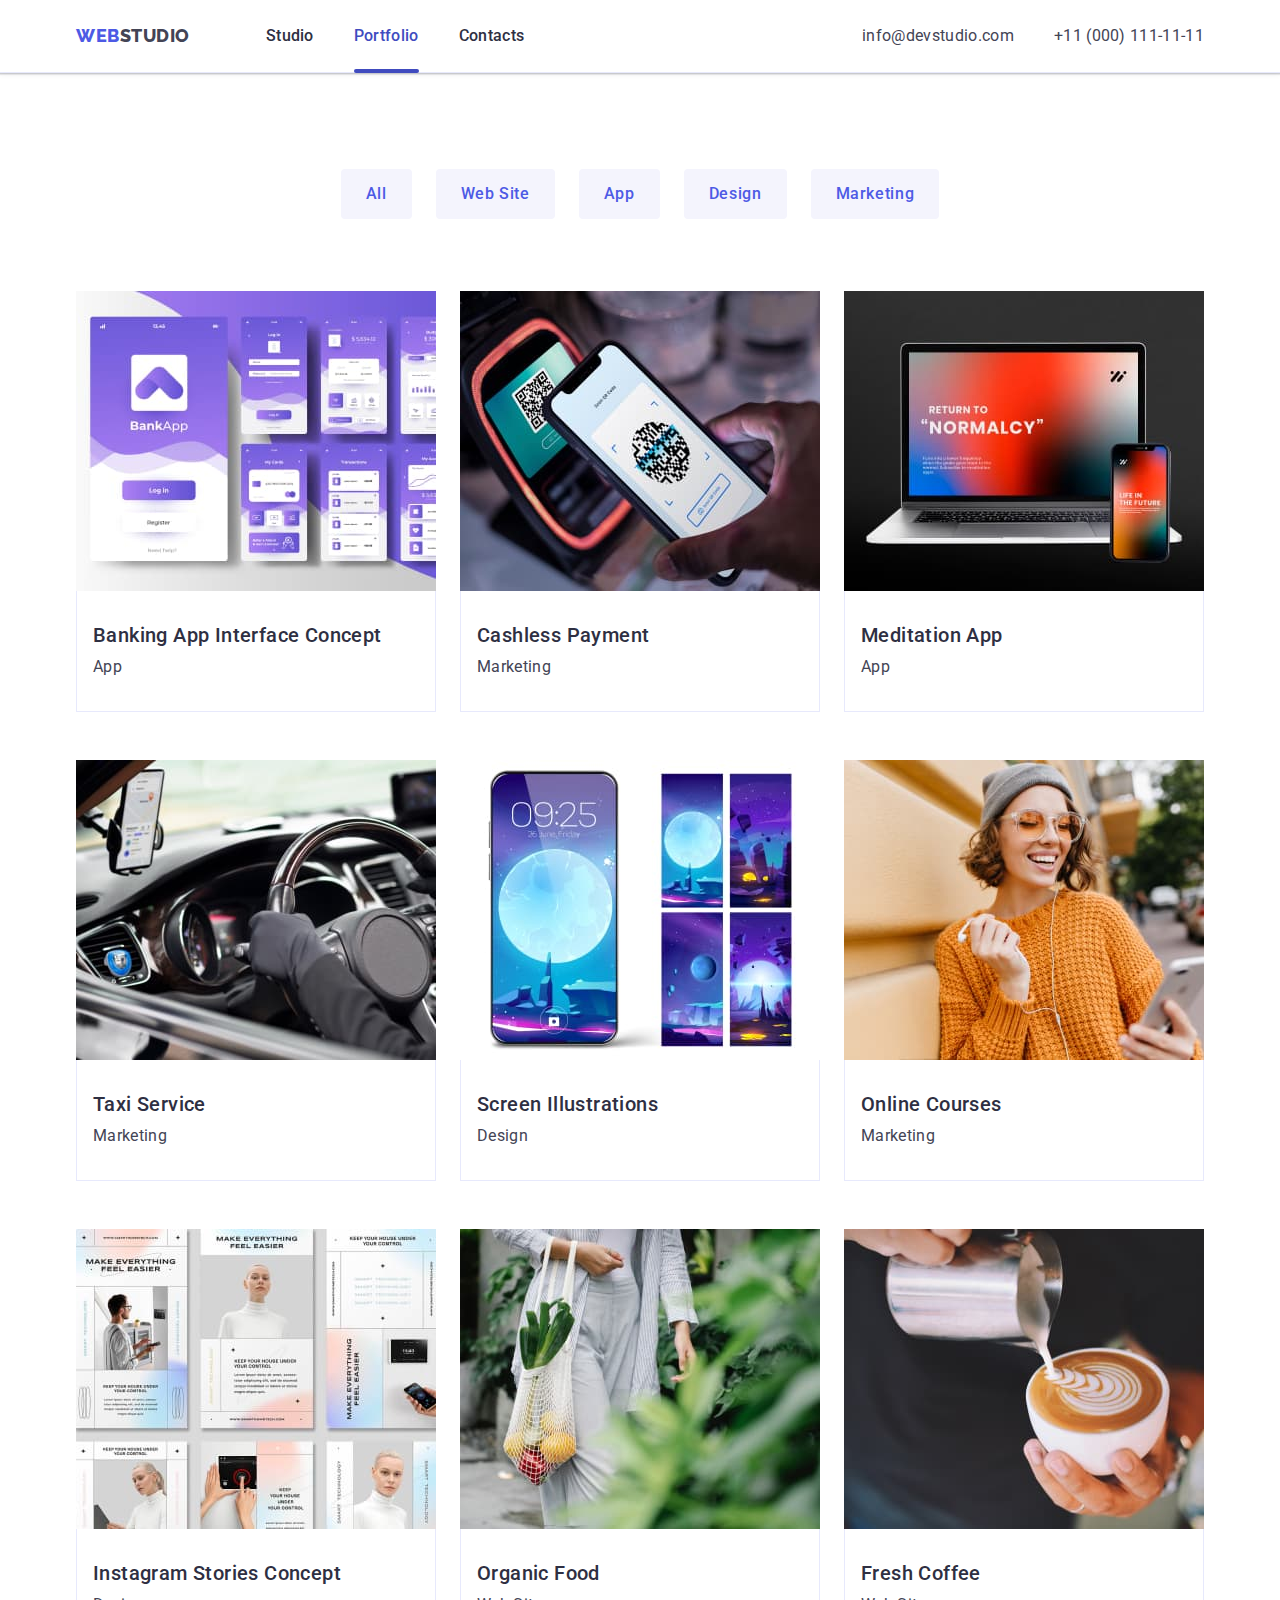
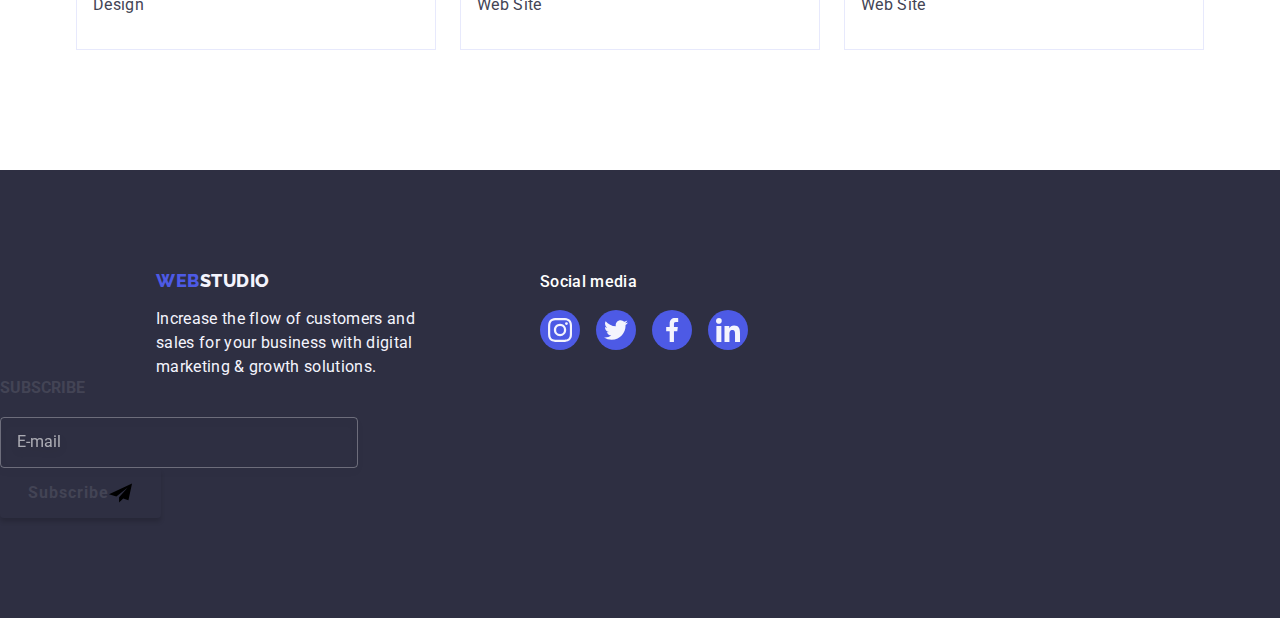
==== portfolio.html @ f540b8aa "start" ====
<!DOCTYPE html>

<html lang="en">
  <head>
    <meta charset="UTF-8" />
    <meta http-equiv="X-UA-Compatible" content="IE=edge" />
    <meta name="viewport" content="width=device-width, initial-scale=1.0" />
    <title>Портфоліо</title>
    <link rel="preconnect" href="https://fonts.googleapis.com" />
    <link rel="preconnect" href="https://fonts.gstatic.com" crossorigin />
    <link
      href="https://fonts.googleapis.com/css2?family=Raleway:wght@800&family=Roboto:wght@400;500;700;900&display=swap"
      rel="stylesheet"
    />
    <link
      rel="stylesheet"
      href="https://cdn.jsdelivr.net/npm/modern-normalize@2.0.0/modern-normalize.min.css"
    />
    <link rel="stylesheet" href="./css/styles.css" />
  </head>
  <!-- BODY -->
  <body>
    <!-- HEADER -->
    <header class="header">
      <div class="container header-container">
        <!-- HEADER NAVIGATION -->
        <nav class="nav header-nav">
          <a class="link logo-link" href="./index.html"
            >Web<span class="logo-header">Studio</span>
          </a>
          <ul class="list header-list">
            <li class="header-item">
              <a href="./index.html" class="nav-link">Studio</a>
            </li>
            <li class="header-item">
              <a href="./portfolio.html" class="nav-link current-link"
                >Portfolio</a
              >
            </li>
            <li class="header-item">
              <a href="" class="nav-link">Contacts</a>
            </li>
          </ul>
        </nav>
        <!-- ADDRESS -->
        <address class="address">
          <ul class="address-list">
            <li class="address-item">
              <a class="contact mail-contact" href="mailto:info@devstudio.com"
                >info@devstudio.com</a
              >
            </li>
            <li class="address-item">
              <a class="contact tel-contact" href="tel:+110001111111"
                >+11 (000) 111-11-11</a
              >
            </li>
          </ul>
        </address>
      </div>
    </header>
    <!-- MAIN PORTFOLIO -->
    <main>
      <section class="section portfolio-section">
        <div class="container">
          <!-- BUTTONS PORTFOLIO -->
          <h1 class="visually-hidden">Filter</h1>
          <ul class="list list-button">
            <li class="item-button">
              <button class="filter-button" type="button">All</button>
            </li>
            <li class="item-button">
              <button class="filter-button" type="button">Web Site</button>
            </li>
            <li class="item-button">
              <button class="filter-button" type="button">App</button>
            </li>
            <li class="item-button">
              <button class="filter-button" type="button">Design</button>
            </li>
            <li class="item-button">
              <button class="filter-button" type="button">Marketing</button>
            </li>
          </ul>
          <!-- PORTFOLIO -->

          <ul class="list list-portfolio">
            <li class="item item-portfolio">
              <a href="#" class="link portfolio-link">
                <div class="thumb-portfolio-img">
                  <img
                    class="image portfolio-image"
                    src="./images/portfolio/banking-app.jpg"
                    alt="Banking App Interface Concept"
                    width="360"
                    height="300"
                  />
                  <p class="overlay-portfolio-txt">
                    14 Stylish and User-Friendly App Design Concepts · Task
                    Manager App · Calorie Tracker App · Exotic Fruit Ecommerce
                    App · Cloud Storage App
                  </p>
                </div>
                <div class="portfolio-inform">
                  <h2 class="title-descriptions portfolio-descriptions">
                    Banking App Interface Concept
                  </h2>
                  <p class="text portfolio-text">App</p>
                </div>
              </a>
            </li>
            <li class="item item-portfolio">
              <a href="#" class="link portfolio-link">
                <div class="thumb-portfolio-img">
                  <img
                    class="image portfolio-image"
                    src="./images/portfolio/cashless-payment.jpg"
                    alt="mobile cashless payment"
                    width="360"
                    height="300"
                  />
                  <p class="overlay-portfolio-txt">
                    14 Stylish and User-Friendly App Design Concepts · Task
                    Manager App · Calorie Tracker App · Exotic Fruit Ecommerce
                    App · Cloud Storage App
                  </p>
                </div>
                <div class="portfolio-inform">
                  <h2 class="title-descriptions portfolio-descriptions">
                    Cashless Payment
                  </h2>
                  <p class="text portfolio-text">Marketing</p>
                </div>
              </a>
            </li>
            <li class="item item-portfolio">
              <a href="#" class="link portfolio-link">
                <div class="thumb-portfolio-img">
                  <img
                    class="image portfolio-image"
                    src="./images/portfolio/meditation-app.jpg"
                    alt="meditation app"
                    width="360"
                    height="300"
                  />
                  <p class="overlay-portfolio-txt">
                    14 Stylish and User-Friendly App Design Concepts · Task
                    Manager App · Calorie Tracker App · Exotic Fruit Ecommerce
                    App · Cloud Storage App
                  </p>
                </div>
                <div class="portfolio-inform">
                  <h2 class="title-descriptions portfolio-descriptions">
                    Meditation App
                  </h2>
                  <p class="text portfolio-text">App</p>
                </div>
              </a>
            </li>
            <li class="item item-portfolio">
              <a href="#" class="link portfolio-link">
                <div class="thumb-portfolio-img">
                  <img
                    class="image portfolio-image"
                    src="./images/portfolio/taxi-service.jpg"
                    alt="car with man inside"
                    width="360"
                    height="300"
                  />
                  <p class="overlay-portfolio-txt">
                    14 Stylish and User-Friendly App Design Concepts · Task
                    Manager App · Calorie Tracker App · Exotic Fruit Ecommerce
                    App · Cloud Storage App
                  </p>
                </div>
                <div class="portfolio-inform">
                  <h2 class="title-descriptions portfolio-descriptions">
                    Taxi Service
                  </h2>
                  <p class="text portfolio-text">Marketing</p>
                </div>
              </a>
            </li>
            <li class="item item-portfolio">
              <a href="#" class="link portfolio-link">
                <div class="thumb-portfolio-img">
                  <img
                    class="image portfolio-image"
                    src="./images/portfolio/screen-illustrations.jpg"
                    alt="imege of the moon"
                    width="360"
                    height="300"
                  />
                  <p class="overlay-portfolio-txt">
                    14 Stylish and User-Friendly App Design Concepts · Task
                    Manager App · Calorie Tracker App · Exotic Fruit Ecommerce
                    App · Cloud Storage App
                  </p>
                </div>
                <div class="portfolio-inform">
                  <h2 class="title-descriptions portfolio-descriptions">
                    Screen Illustrations
                  </h2>
                  <p class="text portfolio-text">Design</p>
                </div>
              </a>
            </li>
            <li class="item item-portfolio">
              <a href="#" class="link portfolio-link">
                <div class="thumb-portfolio-img">
                  <img
                    class="image portfolio-image"
                    src="./images/portfolio/online-courses.jpg"
                    alt="a blonde girl wearing a hat, glasses and an orange sweatshirt with a phone"
                    width="360"
                    height="300"
                  />
                  <p class="overlay-portfolio-txt">
                    14 Stylish and User-Friendly App Design Concepts · Task
                    Manager App · Calorie Tracker App · Exotic Fruit Ecommerce
                    App · Cloud Storage App
                  </p>
                </div>
                <div class="portfolio-inform">
                  <h2 class="title-descriptions portfolio-descriptions">
                    Online Courses
                  </h2>
                  <p class="text portfolio-text">Marketing</p>
                </div>
              </a>
            </li>
            <li class="item item-portfolio">
              <a href="#" class="link portfolio-link">
                <div class="thumb-portfolio-img">
                  <img
                    class="image portfolio-image"
                    src="./images/portfolio/instagram-stories-concept.jpg"
                    alt="Instagram Stories"
                    width="360"
                    height="300"
                  />

                  <p class="overlay-portfolio-txt">
                    14 Stylish and User-Friendly App Design Concepts · Task
                    Manager App · Calorie Tracker App · Exotic Fruit Ecommerce
                    App · Cloud Storage App
                  </p>
                </div>
                <div class="portfolio-inform">
                  <h2 class="title-descriptions portfolio-descriptions">
                    Instagram Stories Concept
                  </h2>
                  <p class="text portfolio-text">Design</p>
                </div>
              </a>
            </li>
            <li class="item item-portfolio">
              <a href="#" class="link portfolio-link">
                <div class="thumb-portfolio-img">
                  <img
                    class="image portfolio-image"
                    src="./images/portfolio/organic-food.jpg"
                    alt="woman with different Organic Food"
                    width="360"
                    height="300"
                  />
                  <p class="overlay-portfolio-txt">
                    14 Stylish and User-Friendly App Design Concepts · Task
                    Manager App · Calorie Tracker App · Exotic Fruit Ecommerce
                    App · Cloud Storage App
                  </p>
                </div>
                <div class="portfolio-inform">
                  <h2 class="title-descriptions portfolio-descriptions">
                    Organic Food
                  </h2>
                  <p class="text portfolio-text">Web Site</p>
                </div>
              </a>
            </li>
            <li class="item item-portfolio">
              <a href="#" class="link portfolio-link">
                <div class="thumb-portfolio-img">
                  <img
                    class="image portfolio-image"
                    src="./images/portfolio/coffe.jpg"
                    alt="cup of coffe"
                    width="360"
                    height="300"
                  />
                  <p class="overlay-portfolio-txt">
                    14 Stylish and User-Friendly App Design Concepts · Task
                    Manager App · Calorie Tracker App · Exotic Fruit Ecommerce
                    App · Cloud Storage App
                  </p>
                </div>
                <div class="portfolio-inform">
                  <h2 class="title-descriptions portfolio-descriptions">
                    Fresh Coffee
                  </h2>
                  <p class="text portfolio-text">Web Site</p>
                </div>
              </a>
            </li>
          </ul>
        </div>
      </section>
    </main>
    <!-- FOOTER -->
    <footer class="footer">
      <div class="footer-container">
        <div class="footer-logo-container">
          <!-- LOGO FOOTER -->
          <a class="logo-link footer-link" href="./index.html"
            >Web<span class="logo-footer">Studio</span></a
          >
          <p class="footer-text">
            Increase the flow of customers and sales for your business with
            digital marketing & growth solutions.
          </p>
        </div>
        <div class="footer-sm">
          <p class="footer-sm-text">Social media</p>
          <ul class="footer-sm-list">
            <li class="footer-sm-items">
              <a
                class="footer-sm-links"
                aria-label="instagram icon"
                href="https://www.instagram.com/"
                target="_blank"
                rel="noopener no referrer"
              >
                <svg class="footer-sm-icons" width="24" height="24">
                  <use href="./images/icons.svg#instagram"></use>
                </svg>
              </a>
            </li>
            <li class="footer-sm-items">
              <a
                class="footer-sm-links"
                aria-label="twitter icon"
                href="https://twitter.com/"
                target="_blank"
                rel="noopener no referrer"
              >
                <svg class="footer-sm-icons" width="24" height="24">
                  <use href="./images/icons.svg#twitter"></use>
                </svg>
              </a>
            </li>
            <li class="footer-sm-items">
              <a
                class="footer-sm-links"
                aria-label="facebook icon"
                href="https://www.facebook.com/"
                target="_blank"
                rel="noopener no referrer"
              >
                <svg class="footer-sm-icons" width="24" height="24">
                  <use href="./images/icons.svg#facebook"></use>
                </svg>
              </a>
            </li>
            <li class="footer-sm-items">
              <a
                class="footer-sm-links"
                aria-label="linkedin icon"
                href="https://www.linkedin.com/"
                target="_blank"
                rel="noopener no referrer"
              >
                <svg class="footer-sm-icons" width="24" height="24">
                  <use href="./images/icons.svg#linkedin"></use>
                </svg>
              </a>
            </li>
          </ul>
        </div>
      </div>

      <form class="footer-form">
        <lable class="footer-form-lable">
          <p class="footer-form-text">Subscribe</p>
          <input
            class="footer-form-input"
            type="email"
            name="email"
            placeholder="E-mail"
          />
        </lable>
        <button class="footer-form-btn" type="submit">
          <span class="form-content">
            Subscribe
            <svg class="footer-subscribe-icon" width="24" height="24">
              <use href="./images/icons.svg#send-icon"></use>
            </svg>
          </span>
        </button>
      </form>
    </footer>
  </body>
</html>
---- css/styles.css ----
/* !!!!!!!!!!!!!!!!!!!!!!!!!!!!!!!!!!!!!!!!!!!!!!!! */
/* .team-container * {outline: 1px solid tomato} * */
/* div.goals-icon+svg.goals-icon[width="16" hight="16"]>use[href="./images/icons.svg#"]
 */

/* `````ROOT````` */
:root {
  --card-set-gap: 24px;
  --card-shadow: 0px 2px 1px rgba(46, 47, 66, 0.08);
  --button-border: 1px solid #e7e9fc;
  --primary-font: "Roboto", sans-serif;
  --secondary-font: "Raleway", sans-serif;
  --primary-color: #2e2f42;
  --secondary-color: #434455;
  --footer-bg-color: #2e2f42;
  --logo-btn-color: #4d5ae5;
  --footer-txt-color: #f4f4fd;
}

/* ````` BODY`````` */
body {
  font-family: var(--primary-font);
  color: var(--secondary-color);
  background-color: #fff;
}
/* ,,,,,body,,,,, */

/* `````COMPONENTS````` */
h1,
h2,
h3,
h4,
p {
  margin-top: 0;
  margin-bottom: 0;
}

ul,
ol {
  margin-top: 0;
  margin-bottom: 0;
  padding-left: 0;
  list-style: none;
}

img,
svg {
  display: block;
  max-width: 100%;
  height: auto;
}

a {
  font-family: var(--primary-font);
  font-weight: 500;
  text-decoration: none;
  font-size: 16px;
  line-height: 1.5;
  letter-spacing: 0.02em;
  color: var(--primary-color);
}
/* !!!!!!!!!!!!!!!!!!!!!!!!!!!!!!!!!!!!!!!!! */
a:hover,
a:focus {
  color: #404bbf;
  transition-duration: 250ms;
  transition-timing-function: cubic-bezier(0.4, 0, 0.2, 1);
}

button {
  display: flex;
  justify-content: center;
  align-items: center;
  border-radius: 4px;
  cursor: pointer;
  color: #fff;
  background-color: var(--logo-btn-color);
}

button:hover,
button:focus {
  /* border: 1px solid transparent; */
  color: #ffffff;
  background-color: #404bbf;
  transition-duration: 250ms;
  transition-timing-function: cubic-bezier(0.4, 0, 0.2, 1);
}

.link {
  text-decoration: none;
  color: currentColor;
}

.visually-hidden {
  position: absolute;
  width: 1px;
  height: 1px;
  margin: -1px;
  border: 0;
  padding: 0;
  white-space: nowrap;
  clip-path: inset(100%);
  clip: rect(0 0 0 0);
  overflow: hidden;
}

.container {
  width: 1158px;
  padding-left: 15px;
  padding-right: 15px;

  margin: 0 auto;
}

.logo-link {
  /* display: flex; */
  margin-right: 76px;

  font-family: var(--secondary-font);
  font-weight: 800;
  font-size: 18px;
  line-height: 1.17;
  letter-spacing: 0.03em;
  text-transform: uppercase;
  color: var(--logo-btn-color);
}

.item-button {
  color: var(--secondary-color);
}

.title {
  text-align: center;

  font-size: 36px;
  line-height: 1.11;
  letter-spacing: 0.02em;
  text-transform: capitalize;
  color: var(--primary-color);
}

.title-descriptions {
  font-weight: 500;
  font-size: 20px;
  line-height: 1.2;
  letter-spacing: 0.02em;
  color: var(--primary-color);
}

.text {
  font-weight: 400;
  font-size: 16px;
  line-height: 1.5;
  letter-spacing: 0.02em;
  color: var(--secondary-color);
}

/* ,,,,,components,,,,, */

/* `````HEADER````` */
.header {
  border-bottom: 1px solid #e7e9fc;
  box-shadow: 0px 2px 1px rgba(46, 47, 66, 0.08),
    0px 1px 1px rgba(46, 47, 66, 0.16), 0px 1px 6px rgba(46, 47, 66, 0.08);
}

.header-container {
  display: flex;
  align-items: center;
}

.header-nav {
  display: flex;
  align-items: center;
}

.logo-header {
  color: var(--secondary-color);
}

.header-item {
  transition: color 250ms cubic-bezier(0.4, 0, 0.2, 1);
}

.header-list {
  display: flex;
  gap: 40px;
}
.nav-link {
  display: block;
  padding: 24px 0;
}

.current-link {
  position: relative;
  color: #404bbf;
  transition: color 250ms cubic-bezier(0.4, 0, 0.2, 1);
}

.current-link:hover,
.current-link:focus {
  color: #404bbf;
}

.header-item .current-link::after {
  content: "";
  display: block;
  position: absolute;
  bottom: -1px;
  left: 0;
  width: 100%;
  height: 4px;
  background-color: #404bbf;
  border-radius: 2px;
}

/* ``````ADDRESS`````` */
.address-list {
  display: flex;
  gap: 40px;

  font-family: var(--primary-font);
  font-style: normal;
  font-size: 16px;
  line-height: 1.5;
  letter-spacing: 0.02em;
  color: var(--secondary-color);
}
.address {
  margin-left: auto;
}
.contact {
  font-style: normal;
  font-weight: 400;
  color: var(--secondary-color);
  transition: color 250ms cubic-bezier(0.4, 0, 0.2, 1);
}

.address {
  font-style: normal;
}
/* ,,,,,address,,,,, */
/* ,,,,,header,,,,, */

/* `````MAIN````` */
/* ,,,,,main,,,,, */

/* `````HERO````` */
.hero-section {
  margin: 0 auto;
  padding: 188px 0;

  background-image: linear-gradient(
      rgba(46, 47, 66, 0.7),
      rgba(46, 47, 66, 0.7)
    ),
    url(../images/people-bg.jpg);
  max-width: 1440px;
  background-size: cover;
  background-repeat: no-repeat;
  background-position: center;
  background-color: #2e2f42;
}

.title-hero {
  max-width: 496px;
  max-height: 120px;
  word-wrap: break-word;
  margin: auto;
  margin-bottom: 48px;

  font-size: 56px;
  font-weight: 700px;
  line-height: 1.07;
  text-align: center;
  letter-spacing: 0.02em;
  color: #ffffff;
}

.button-hero {
  display: block;
  padding: 16px 32px;
  margin: auto;
  min-width: 169px;
  min-height: 56px;
  border: none;
  border-radius: 4px;
  box-shadow: 0px 4px 4px rgba(0, 0, 0, 0.15);

  font-family: var(--primary-font);
  font-weight: 500;
  font-size: 16px;
  line-height: 1.5;
  letter-spacing: 0.04em;
  color: #ffffff;
  transition: background-color 250ms cubic-bezier(0.4, 0, 0.2, 1);
}

/* ,,,,,hero,,,,, */

/* `````GOALS`````*/

.goals-section {
  padding: 120px 0;
}

.goals-container {
  align-items: center;
}

.goals-list {
  display: flex;
  gap: 24px;
}

.goals-item {
  width: calc((100% - 3 * 24px) / 4);
}

.goals-icon {
  align-items: center;
  display: flex;
  justify-content: center;

  height: 112px;
  background-color: #f4f4fd;
  border-radius: 4px;
  margin-bottom: 8px;
}

.goals-descriprions {
  margin-bottom: 8px;
}

/* ,,,,,goals,,,, */

/* `````OPPORTUNITIES`````` */
.opportunities-section {
  padding-bottom: 120px;
}

.opportunities-container {
  align-items: center;
}

.opportunities-title {
  margin-bottom: 72px;
}

.opportunities-list {
  display: flex;
  gap: 24px;
}

.opportunities-item {
  width: calc((100% - 48px) / 3);
}

.opportunitie-image {
  border: 0.5px #e7e9fc solid;
}

/* ,,,,,opportunities,,,,,*/

/* `````TEAM````` */
.team-section {
  padding: 120px 0;
  background-color: #f4f4fd;
}

.team-title {
  margin-bottom: 72px;
}

.team-list {
  display: flex;
  gap: 24px;
}

.team-item {
  width: calc((100% - 72px) / 4);
  box-shadow: 0px 1px 6px rgba(46, 47, 66, 0.08),
    0px 1px 1px rgba(46, 47, 66, 0.16), 0px 2px 1px rgba(46, 47, 66, 0.08);
  border-radius: 0px 0px 4px 4px;
}

.worker {
  padding: 32px 16px;

  border-radius: 4px;
}
.team-descriptions {
  text-align: center;
  margin-bottom: 8px;
}

.team-text {
  text-align: center;
  margin-bottom: 8px;
}

.socials {
  display: flex;
  justify-content: center;
  gap: 24px;
}

.socials-item {
  transition: background-color 250ms cubic-bezier(0.4, 0, 0.2, 1);
}

.socials-links {
  display: flex;
  justify-content: center;
  align-items: center;
  width: 40px;
  height: 40px;
  background: #4d5ae5;
  border-radius: 50%;
  transition: background-color 250ms cubic-bezier(0.4, 0, 0.2, 1);
}

.socials-links:hover,
.socials-links:focus {
  background: #404bbf;
  transition-duration: 250ms;
  transition-timing-function: cubic-bezier(0.4, 0, 0.2, 1);
}

.socials-icons {
  fill: #f4f4fd;
}

/* ,,,,,team,,,,, */

/* `````CUSTOMERS````` */

.customers-section {
  padding: 120px 0;
}

.customers-title {
  margin-bottom: 72px;
  font-size: 36px;
  line-height: 1.11;
}

.customers-list {
  display: flex;
  gap: 24px;
}

.customers-item {
  width: calc((100% - 120px) / 6);
  height: 88px;
  transition: border-color 250ms cubic-bezier(0.4, 0, 0.2, 1),
    color 250ms cubic-bezier(0.4, 0, 0.2, 1);
}

.customers-link {
  display: flex;
  align-items: center;
  justify-content: center;

  width: 100%;
  height: 100%;
  color: #8e8f99;
  border: 1px solid #8e8f99;
  border-radius: 4px;
  transition: border-color 250ms cubic-bezier(0.4, 0, 0.2, 1),
    color 250ms cubic-bezier(0.4, 0, 0.2, 1);
}

.customers-link:hover,
.customers-link:focus {
  color: #404bbf;
  border-color: #404bbf;
  transition-duration: 250ms;
  transition-timing-function: cubic-bezier(0.4, 0, 0.2, 1);
}

.customers-icon {
  fill: currentColor;
  /* padding: 16px 32px; */
}
/* ,,,,,customers,,,,, */

/* `````PORTFOLIO````` */

.portfolio-section {
  padding-top: 96px;
  padding-bottom: 120px;
}

/* `````BUTTONS PORTFOLIO````` */
.list-button {
  display: flex;
  justify-content: center;
  gap: 24px;
  margin-bottom: 72px;
  flex-wrap: wrap;
}

.filter-button {
  border: var(--button-border);
  padding: 12px 24px;
  border: 1px solid transparent;

  font-family: var (--primary-font);
  font-weight: 500;
  font-size: 16px;
  line-height: 1.5;
  text-align: center;
  letter-spacing: 0.04em;
  text-decoration: none;
  color: var(--logo-btn-color);
  background: #f4f4fd;
  transition: color 250ms cubic-bezier(0.4, 0, 0.2, 1),
    background-color 250ms cubic-bezier(0.4, 0, 0.2, 1),
    border-color 250ms cubic-bezier(0.4, 0, 0.2, 1),
    box-shadow 250ms cubic-bezier(0.4, 0, 0.2, 1);
}

.filter-button:hover,
.filter-button:focus {
  color: #ffffff;
  background-color: #404bbf;
  box-shadow: 0px 3px 1px rgba(0, 0, 0, 0.1), 0px 2px 1px rgba(0, 0, 0, 0.08),
    0px 2px 2px rgba(0, 0, 0, 0.12);
  transition-duration: 250ms;
  transition-timing-function: cubic-bezier(0.4, 0, 0.2, 1);
}

.item-portfolio {
  width: calc((100% - 48px) / 3);
  position: relative;
}

.list-portfolio .portfolio-link {
  transition: box-shadow 250ms cubic-bezier(0.4, 0, 0.2, 1);
}

.portfolio-link:hover,
.portfolio-link:focus {
  transform: translateY(0%);
  box-shadow: 0px 1px 6px rgba(46, 47, 66, 0.08),
    0px 1px 1px rgba(46, 47, 66, 0.16), 0px 2px 1px rgba(46, 47, 66, 0.08);
  transition-duration: 250ms;
  transition-timing-function: cubic-bezier(0.4, 0, 0.2, 1);
}

.list-portfolio {
  display: flex;
  flex-wrap: wrap;
  column-gap: 24px;
  row-gap: 48px;
}

.portfolio-inform {
  /* position: relative; */

  padding: 32px 16px;
  border: 1px solid #e7e9fc;
  border-top: none;
}

.portfolio-descriptions {
  margin-bottom: 8px;
}

.thumb-portfolio-img {
  position: relative;
  overflow: hidden;
}

.overlay-portfolio-txt {
  position: absolute;
  top: 0;
  left: 0;
  transform: translateY(100%);
  padding: 40px 32px;

  font-size: 16px;
  line-height: 1.5;
  letter-spacing: 0.02em;
  color: #f4f4fd;
  background-color: #4d5ae5;
  height: 100%;
  width: 100%;
  transition: transform 250ms cubic-bezier(0.4, 0, 0.2, 1);
}

.portfolio-link:hover .overlay-portfolio-txt,
.portfolio-link:focus .overlay-portfolio-txt {
  transform: translateY(0);
}

/* ,,,,,buttons portfolio,,,,, */
/* ,,,,,portfolio,,,,, */

/* `````FOOTER````` */
.footer {
  padding: 100px 0;

  background-color: var(--footer-bg-color);
}

.footer-container {
  display: flex;
  align-items: baseline;
  margin-left: 156px;
}

.footer-logo-container {
  margin-right: 120px;
}

.footer-link {
  display: inline-block;
  margin-bottom: 16px;
}

.logo-footer {
  color: var(--footer-txt-color);
}

.footer-text {
  max-width: 264px;
  max-height: 72px;
  word-wrap: break-word;

  font-weight: 400;
  font-size: 16px;
  line-height: 1.5;
  letter-spacing: 0.02em;
  color: var(--footer-txt-color);
}

.footer-sm-text {
  margin-bottom: 16px;
  font-weight: 500;
  font-size: 16px;
  line-height: 1.5;
  letter-spacing: 0.02em;
  color: #ffffff;
}

.footer-sm-list {
  display: flex;
  gap: 16px;
}

.footer-sm-items {
  width: 40px;
  height: 40px;
  transition: background-color 250ms cubic-bezier(0.4, 0, 0.2, 1);
}

.footer-sm-links {
  display: flex;
  align-items: center;
  justify-content: center;

  width: 100%;
  height: 100%;
  background-color: #4d5ae5;
  border-radius: 50%;
  transition: background-color 250ms cubic-bezier(0.4, 0, 0.2, 1);
}

.footer-sm-links:hover,
.footer-sm-links:focus {
  background-color: #31d0aa;
  transition-duration: 250ms;
  transition-timing-function: cubic-bezier(0.4, 0, 0.2, 1);
}

.footer-sm-icons {
  fill: #f4f4fd;
}

footer-form {
  display: flex;
  align-items: flex-end;
}

.footer-form-text {
  display: block;
  font-style: normal;
  margin-bottom: 20px;
  font-weight: 700;
  line-height: 1.14;
  text-transform: uppercase;

  color: var(--white-color-text);
}

.footer-form-input {
  padding: 15px 0 15px 16px;
  min-width: 358px;
  margin-right: 12px;
  border: 1px solid rgba(255, 255, 255, 0.3);
  filter: drop-shadow(0px 4px 4px rgba(0, 0, 0, 0.15));
  border-radius: 4px;

  color: var(--white-color-text);
  background-color: transparent;
}

.footer-form-input::placeholder {
  font-size: 16px;
  line-height: 1.25;

  color: rgba(255, 255, 255, 0.6);
}

.footer-form-btn {
  padding: 0;
  border: none;
  box-shadow: 0px 4px 4px rgba(0, 0, 0, 0.15);
  border-radius: 4px;

  font-weight: 700;
  font-size: 16px;
  line-height: 1.88;
  letter-spacing: 0.06em;
  background-color: var(--accent-color);
  color: var(--white-color-text);
  cursor: pointer;
}

.footer-form-icon {
  margin-left: 10px;
}

.form-content {
  display: flex;
  align-items: center;
  padding: 10px 28px;
}

/* `````FOOTER-FORM````` */

/* `````BACKDROP-MODAL``````` */

.backdrop {
  width: 100%;
  height: 100%;
  position: fixed;
  top: 0;
  left: 0;
  background-color: rgba(46, 47, 66, 0.4);
  transition: opacity 250ms cubic-bezier(0.4, 0, 0.2, 1),
    visibility 250ms cubic-bezier(0.4, 0, 0.2, 1);
}

.is-hidden {
  visibility: hidden;
  opacity: 0;
  pointer-events: none;
}
.modal {
  position: absolute;
  top: 50%;
  left: 50%;
  min-height: 584px;
  transform: translate(-50%, -50%) scale(1);
  width: 408px;
  height: 584px;
  background: rgb(252, 252, 252);
  box-shadow: 0px 1px 1px rgba(0, 0, 0, 0.14), 0px 1px 3px rgba(0, 0, 0, 0.12),
    0px 2px 1px rgba(0, 0, 0, 0.2);
  border-radius: 4px;
  transition: transform 250ms cubic-bezier(0.4, 0, 0.2, 1);
}
.backdrop.is-hidden .modal {
  transform: scale(0);
  transition: transform 250ms linear;
}

.close-button {
  display: flex;
  position: absolute;
  padding: 0;
  top: 24px;
  right: 24px;
  width: 24px;
  height: 24px;
  cursor: pointer;

  align-items: center;
  justify-content: center;
  background-color: #e7e9fc;
  border: 1px rgba(0, 0, 0, 0.1) solid;
  border-radius: 50%;
  transition: background-color 250ms cubic-bezier(0.4, 0, 0.2, 1),
    border 250ms cubic-bezier(0.4, 0, 0.2, 1);
}

.close-button:hover,
.close-button:focus {
  background-color: rgb(64, 75, 191);
  transition-duration: 250ms;
  transition-timing-function: cubic-bezier(0.4, 0, 0.2, 1);
  border: none;
  fill: #ffffff;
}

.close-icon {
  transition: fill 250ms cubic-bezier(0.4, 0, 0.2, 1);
}

.moda-form {
  padding: 24px;
}

.modal-form-title {
  margin-bottom: 12px;
  font-weight: 500;
  font-size: 16px;
  text-align: center;
}

.modal-form-lable {
  position: relative;
  display: flex;
  flex-direction: column;
  font-size: 12px;
  line-height: 1.17;
  letter-spacing: 0.48px;
  color: #8e8f99;
}

.modal-form-lable:focus-within .modal-form-input,
.modal-form-lable:hover-within .modal-form-input {
  border: 1px solid #4d5ae5;
  outline: none;
}

.modal-form-lable:focus-within .modal-form-icon,
.modal-form-lable:hover-within .modal-form-icon {
  fill: #4d5ae5;
}

.modal-form-lable + .modal-form-lable {
  margin-top: 8px;
}

.modal-form-input {
  height: 40px;
  margin-top: 8px;
  padding-left: 42;
  border: 1px solid rgba(46, 47, 66, 0.4);
  border-radius: 4px;
  cursor: pointer;
  transition: border 250ms cubic-bezier(0.4, 0, 0.2, 1);
}

.modal-form-icon {
  position: absolute;
  top: 50%;
  left: 16px;
  transition: fill border 250ms cubic-bezier(0.4, 0, 0.2, 1);
}

.comment-input {
  resize: none;
  height: 112px;
  padding-left: 16px;
  padding-top: 8px;
}

.comment-input::placeholder {
  font-size: 12px;
  line-height: 1.67;
  letter-spacing: 0.01em;
  color: rgba(46, 47, 66, 0.4);
}

.modal-checkbox {
  display: flex;
  align-items: center;
  justify-content: center;
  margin-top: 16px;
}

.modal-checkbox-input {
  -webkit-appearance: none;
  -moz-appearance: none;
  appearance: none;
  position: absolute;
}

.modal-checkbox-icon {
  border: 2px solid rgba(46, 47, 66, 0.4);
  border-radius: 2px;
  transition: background-color rgba(64, 75, 191, 1) 250ms
      cubic-bezier(0.4, 0, 0.2, 1),
    border 250ms cubic-bezier(0.4, 0, 0.2, 1);
}

.modal-checkbox-txt {
  margin-left: 8px;
  font-weight: 400;
  line-height: 1.71;

  color: rgba(46, 47, 66, 0.4);
}

.modal-checkbox-link {
  color: #4d5ae5;
}
.modal-checkbox-input:checked + .modal-checkbox-icon {
  background-color: #4d5ae5;
  border: 2px #4d5ae5;
}

.modal-form-btn {
  display: flex;
  margin-left: auto;
  margin-right: auto;
  margin-top: 24px;
  padding: 16px 32px;
  border: none;

  border-radius: 4px;
  font-weight: 500;
  font-size: 16px;
  line-height: 1.88;

  letter-spacing: 0.04em;
  background-color: #4d5ae5;
  color: #fff;
  cursor: pointer;

  transition: background-color 250ms cubic-bezier(0.4, 0, 0.2, 1),
    box-shadow 250ms cubic-bezier(0.4, 0, 0.2, 1);
}
.modal-form-btn:hover,
.modal-form-btn:focus {
  background-color: #188ce8;
  box-shadow: 0px 4px 4px rgba(0, 0, 0, 0.15);
}
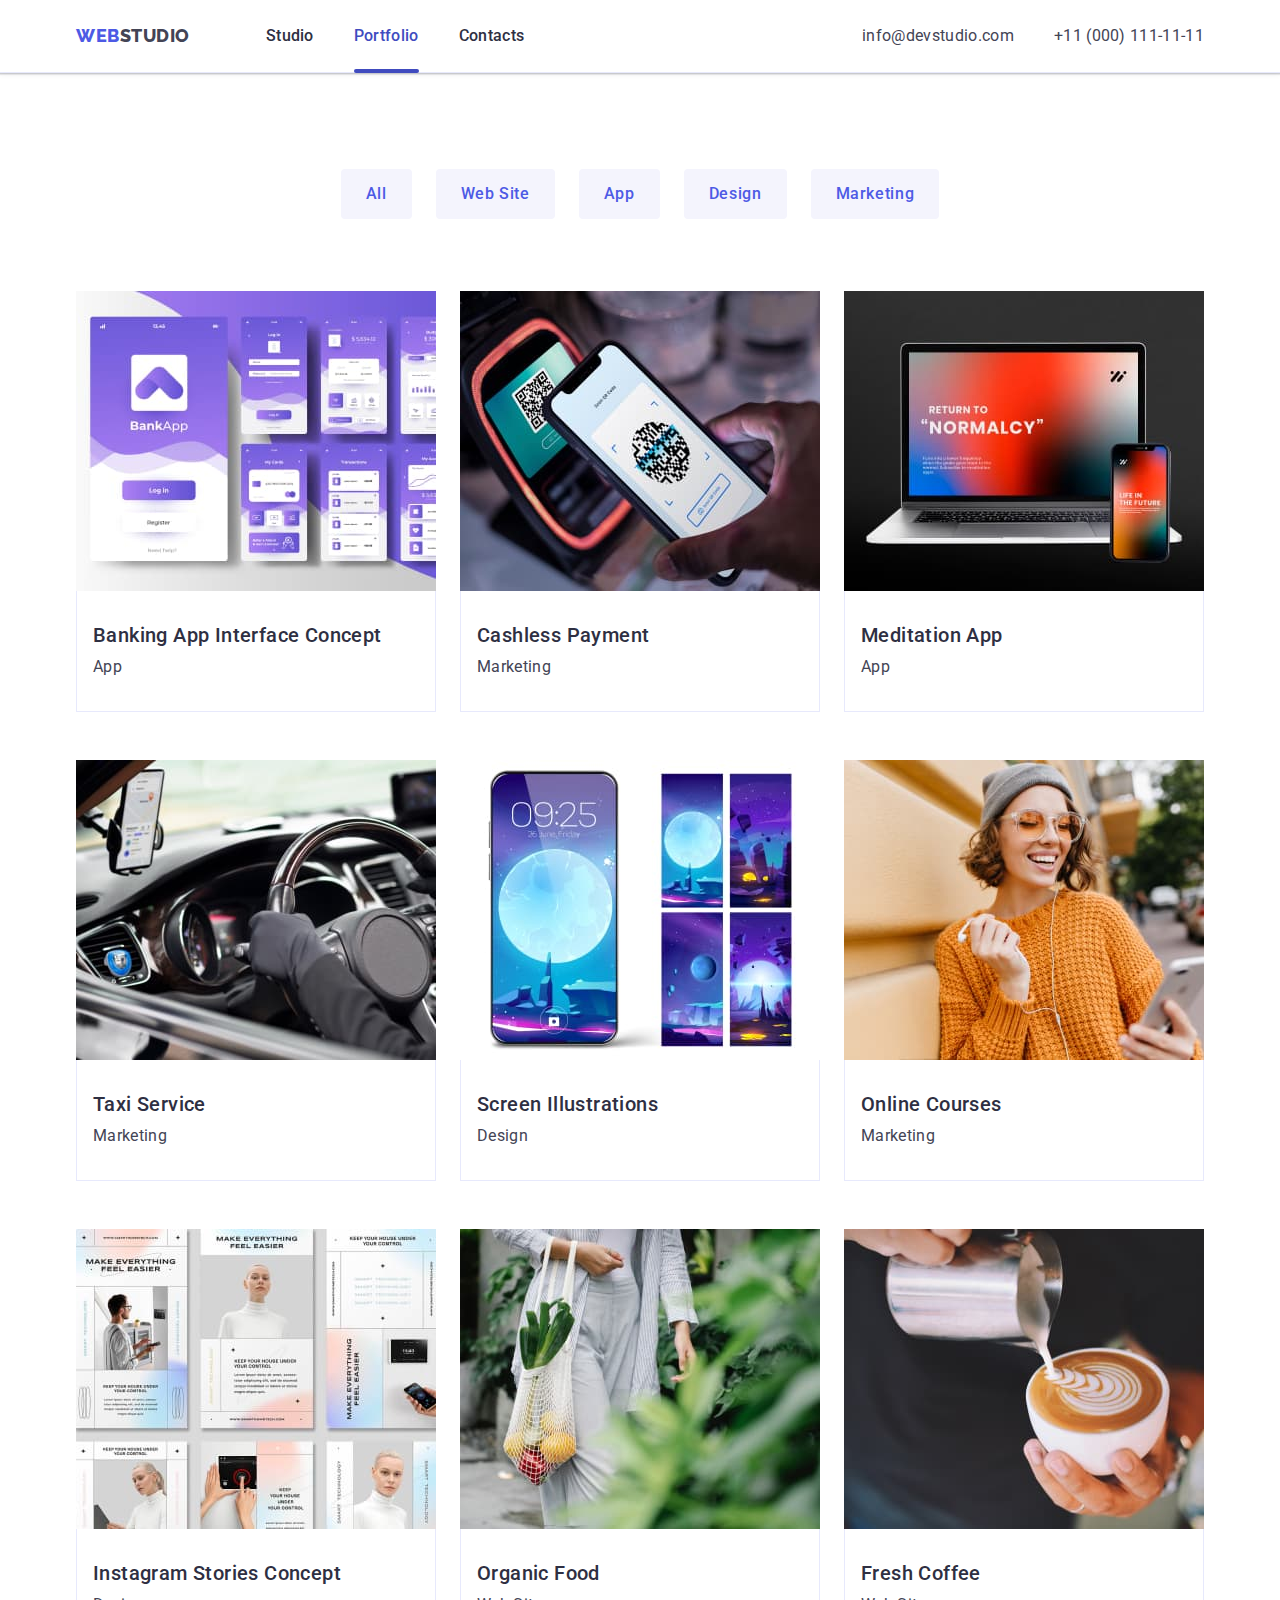
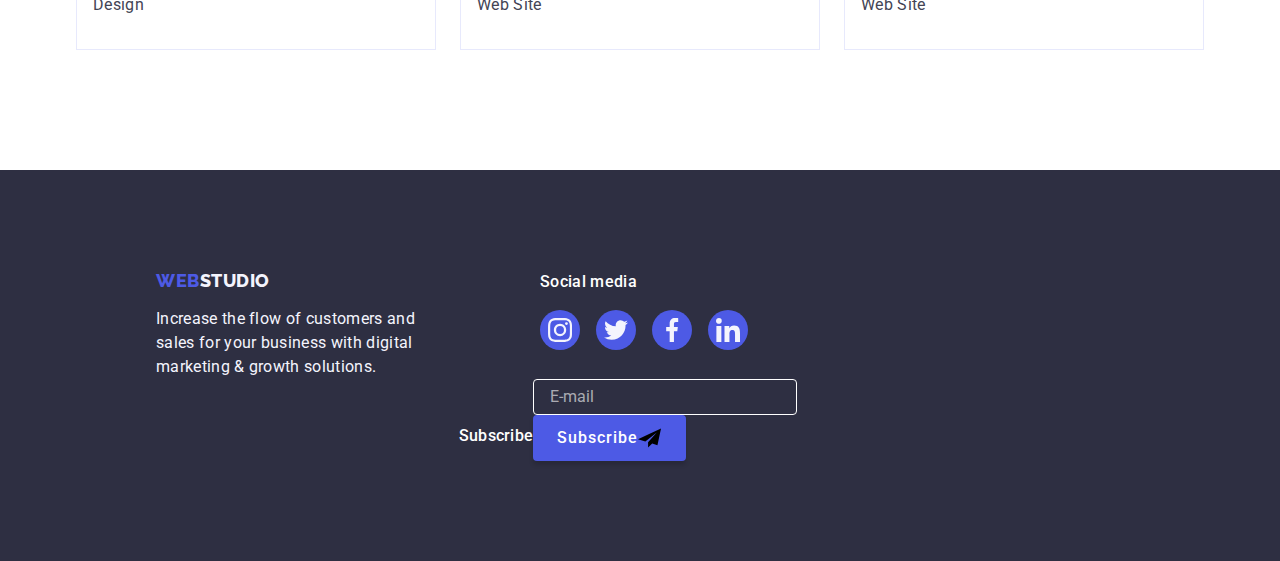
==== commit 41f613f6: "1" ====
--- a/portfolio.html
+++ b/portfolio.html
@@ -378,25 +378,27 @@
         </div>
       </div>
 
-      <form class="footer-form">
-        <lable class="footer-form-lable">
-          <p class="footer-form-text">Subscribe</p>
-          <input
-            class="footer-form-input"
-            type="email"
-            name="email"
-            placeholder="E-mail"
-          />
-        </lable>
-        <button class="footer-form-btn" type="submit">
-          <span class="form-content">
-            Subscribe
-            <svg class="footer-subscribe-icon" width="24" height="24">
-              <use href="./images/icons.svg#send-icon"></use>
-            </svg>
-          </span>
-        </button>
-      </form>
+      <div class="footer-form">
+        <p class="footer-form-text">Subscribe</p>
+        <form class="subscribe-form">
+          <lable class="footer-form-lable">
+            <input
+              class="footer-form-input"
+              type="email"
+              name="email"
+              placeholder="E-mail"
+            />
+          </lable>
+          <button class="footer-form-btn" type="submit">
+            <span class="form-content">
+              Subscribe
+              <svg class="footer-subscribe-icon" width="24" height="24">
+                <use href="./images/icons.svg#send-icon"></use>
+              </svg>
+            </span>
+          </button>
+        </form>
+      </div>
     </footer>
   </body>
 </html>
--- a/css/styles.css
+++ b/css/styles.css
@@ -679,31 +679,32 @@
   fill: #f4f4fd;
 }
 
-footer-form {
-  display: flex;
-  align-items: flex-end;
+.footer-form {
+  display: flex;
+  justify-content: center;
+  align-items: end;
 }
 
 .footer-form-text {
   display: block;
   font-style: normal;
-  margin-bottom: 20px;
-  font-weight: 700;
-  line-height: 1.14;
-  text-transform: uppercase;
-
-  color: var(--white-color-text);
+  margin-bottom: 16px;
+  font-weight: 500;
+  line-height: 1.15;
+  letter-spacing: 0.02em;
+
+  color: rgba(255, 255, 255, 1);
 }
 
 .footer-form-input {
-  padding: 15px 0 15px 16px;
-  min-width: 358px;
-  margin-right: 12px;
-  border: 1px solid rgba(255, 255, 255, 0.3);
-  filter: drop-shadow(0px 4px 4px rgba(0, 0, 0, 0.15));
+  padding: 8px 0 8px 16px;
+  min-width: 264px;
+  margin-right: 24px;
+  border: 1px solid rgba(255, 255, 255, 1);
+
   border-radius: 4px;
 
-  color: var(--white-color-text);
+  color: rgba(255, 255, 255, 1);
   background-color: transparent;
 }
 
@@ -720,23 +721,23 @@
   box-shadow: 0px 4px 4px rgba(0, 0, 0, 0.15);
   border-radius: 4px;
 
-  font-weight: 700;
+  font-weight: 500;
   font-size: 16px;
   line-height: 1.88;
   letter-spacing: 0.06em;
-  background-color: var(--accent-color);
-  color: var(--white-color-text);
+  background-color: rgba(77, 90, 229, 1);
+  color: #fff;
   cursor: pointer;
 }
 
 .footer-form-icon {
-  margin-left: 10px;
+  margin-left: 16px;
 }
 
 .form-content {
   display: flex;
   align-items: center;
-  padding: 10px 28px;
+  padding: 8px 24px;
 }
 
 /* `````FOOTER-FORM````` */
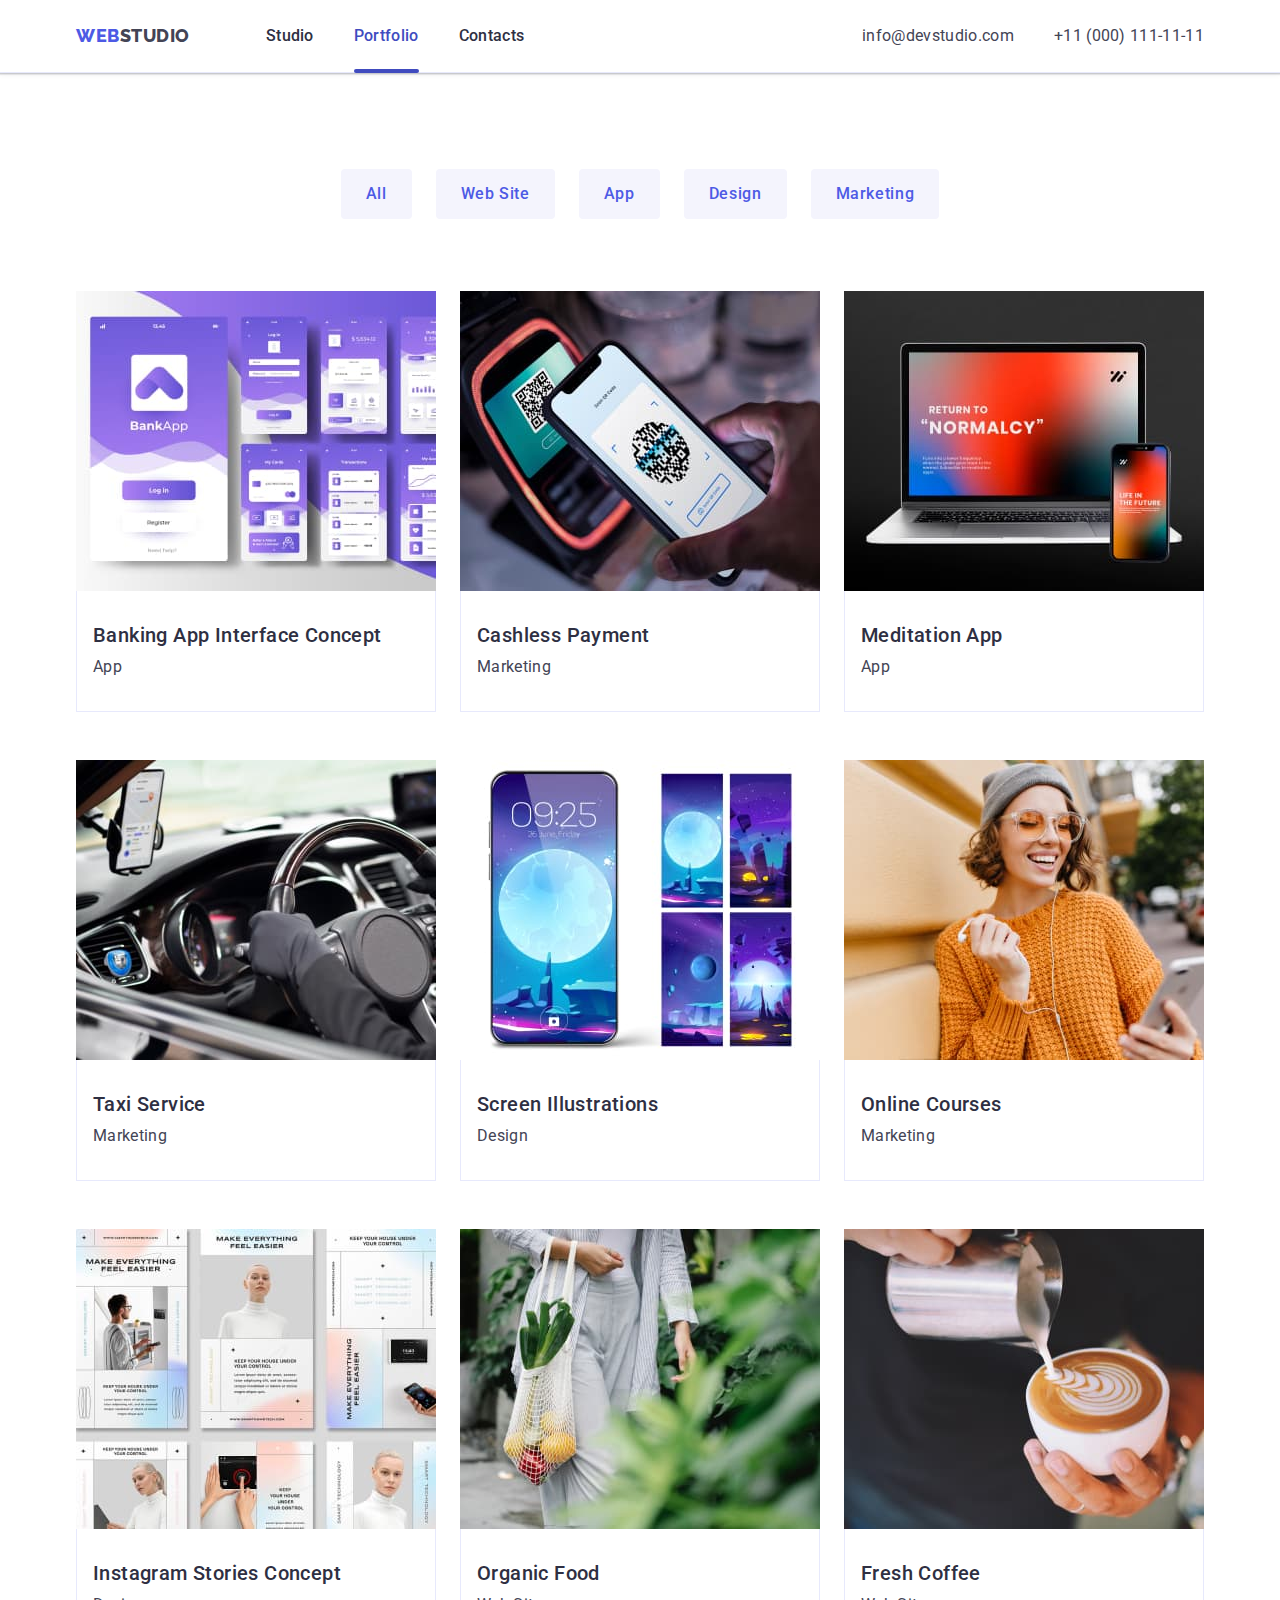
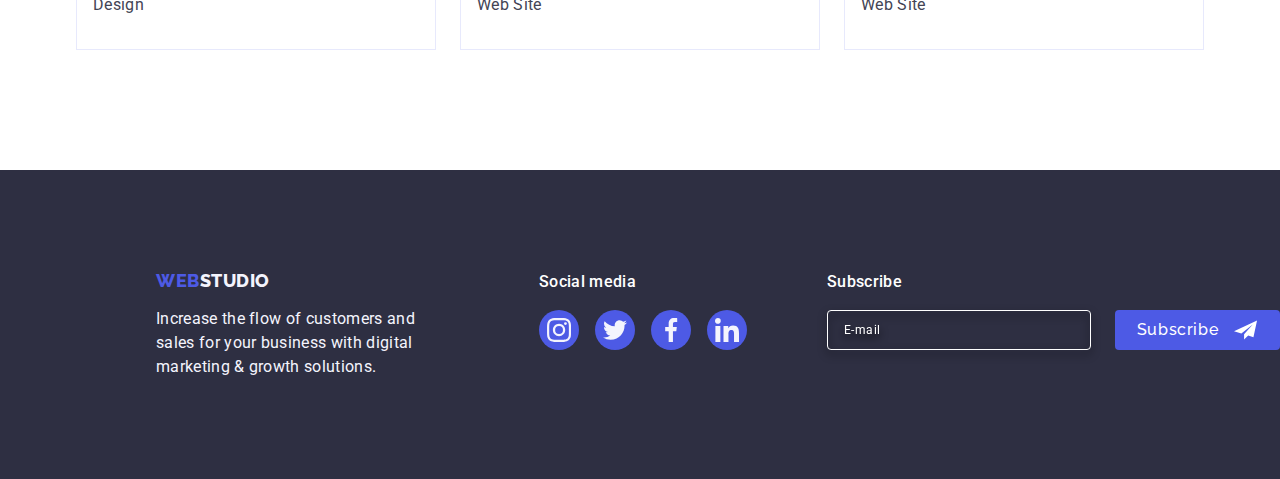
==== commit bb880679: "op" ====
--- a/portfolio.html
+++ b/portfolio.html
@@ -376,28 +376,26 @@
             </li>
           </ul>
         </div>
-      </div>
-
-      <div class="footer-form">
-        <p class="footer-form-text">Subscribe</p>
-        <form class="subscribe-form">
-          <lable class="footer-form-lable">
-            <input
-              class="footer-form-input"
-              type="email"
-              name="email"
-              placeholder="E-mail"
-            />
-          </lable>
-          <button class="footer-form-btn" type="submit">
-            <span class="form-content">
+        <!-- ``````FOOTER-FORM`````` -->
+        <div class="footer-form">
+          <p class="footer-form-txt">Subscribe</p>
+          <form class="footer-form-subscribe">
+            <label class="footer-foorm-label">
+              <input
+                class="footer-form-input"
+                name="mail"
+                type="email"
+                placeholder="E-mail"
+              />
+            </label>
+            <button class="footer-form-btn" type="submit">
               Subscribe
-              <svg class="footer-subscribe-icon" width="24" height="24">
+              <svg class="footer-form-icon" width="24" height="24">
                 <use href="./images/icons.svg#send-icon"></use>
               </svg>
-            </span>
-          </button>
-        </form>
+            </button>
+          </form>
+        </div>
       </div>
     </footer>
   </body>
--- a/css/styles.css
+++ b/css/styles.css
@@ -636,6 +636,9 @@
   color: var(--footer-txt-color);
 }
 
+.footer-sm {
+  margin-right: 80px;
+}
 .footer-sm-text {
   margin-bottom: 16px;
   font-weight: 500;
@@ -681,66 +684,72 @@
 
 .footer-form {
   display: flex;
-  justify-content: center;
-  align-items: end;
-}
-
-.footer-form-text {
-  display: block;
-  font-style: normal;
+  flex-direction: column;
+}
+
+.footer-form-txt {
   margin-bottom: 16px;
   font-weight: 500;
-  line-height: 1.15;
+  font-size: 16px;
+  line-height: 1.5;
   letter-spacing: 0.02em;
-
-  color: rgba(255, 255, 255, 1);
+  color: #ffffff;
+}
+
+.footer-form-subscribe {
+  display: flex;
+  align-items: center;
+}
+
+.footer-form-lable {
+  display: flex;
+  gap: 24px;
 }
 
 .footer-form-input {
-  padding: 8px 0 8px 16px;
-  min-width: 264px;
   margin-right: 24px;
-  border: 1px solid rgba(255, 255, 255, 1);
-
+
+  width: 264px;
+  height: 40px;
+  border: 1px solid #ffffff;
+  background-color: transparent;
+  font-size: 12px;
+  line-height: 1.5;
+  letter-spacing: 0.04em;
+  padding-left: 16px;
+  filter: drop-shadow(0px 4px 4px rgba(0, 0, 0, 15));
   border-radius: 4px;
-
-  color: rgba(255, 255, 255, 1);
-  background-color: transparent;
+  color: #ffffff;
 }
 
 .footer-form-input::placeholder {
-  font-size: 16px;
-  line-height: 1.25;
-
-  color: rgba(255, 255, 255, 0.6);
+  color: #ffffff;
 }
 
 .footer-form-btn {
-  padding: 0;
+  min-width: 165px;
+  height: 40px;
+  display: flex;
+  justify-content: center;
+  align-items: center;
+  font-family: var(--secondary-font);
+  font-size: 16px;
+  font-weight: 500;
+  line-height: 1.5;
+  letter-spacing: 0.04em;
+  color: #ffffff;
+  cursor: pointer;
+  background-color: #4d5ae5;
   border: none;
-  box-shadow: 0px 4px 4px rgba(0, 0, 0, 0.15);
   border-radius: 4px;
-
-  font-weight: 500;
-  font-size: 16px;
-  line-height: 1.88;
-  letter-spacing: 0.06em;
-  background-color: rgba(77, 90, 229, 1);
-  color: #fff;
-  cursor: pointer;
 }
 
 .footer-form-icon {
+  width: 24px;
+  height: 24px;
   margin-left: 16px;
-}
-
-.form-content {
-  display: flex;
-  align-items: center;
-  padding: 8px 24px;
-}
-
-/* `````FOOTER-FORM````` */
+  fill: rgba(255, 255, 255, 1);
+}
 
 /* `````BACKDROP-MODAL``````` */
 
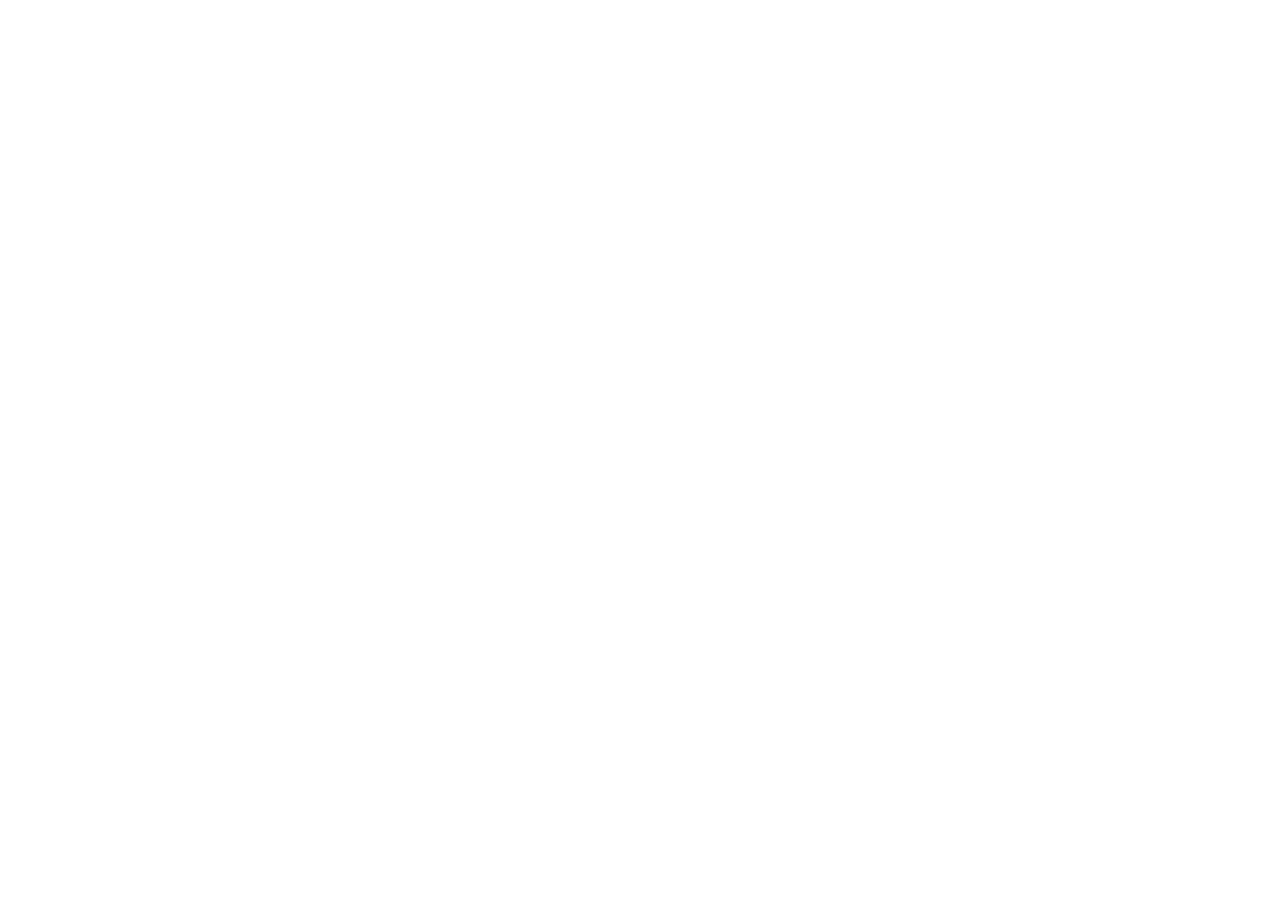
==== commit 79e3461a: "mobile-menu" ====
--- a/portfolio.html
+++ b/portfolio.html
@@ -21,10 +21,10 @@
   <!-- BODY -->
   <body>
     <!-- HEADER -->
-    <header class="header">
-      <div class="container header-container">
-        <!-- HEADER NAVIGATION -->
-        <nav class="nav header-nav">
+    <!-- <header class="header">
+      <div class="container header-container"> -->
+    <!-- HEADER NAVIGATION -->
+    <!-- <nav class="nav header-nav">
           <a class="link logo-link" href="./index.html"
             >Web<span class="logo-header">Studio</span>
           </a>
@@ -41,9 +41,9 @@
               <a href="" class="nav-link">Contacts</a>
             </li>
           </ul>
-        </nav>
-        <!-- ADDRESS -->
-        <address class="address">
+        </nav> -->
+    <!-- ADDRESS -->
+    <!-- <address class="address">
           <ul class="address-list">
             <li class="address-item">
               <a class="contact mail-contact" href="mailto:info@devstudio.com"
@@ -58,13 +58,13 @@
           </ul>
         </address>
       </div>
-    </header>
+    </header> -->
     <!-- MAIN PORTFOLIO -->
     <main>
-      <section class="section portfolio-section">
-        <div class="container">
-          <!-- BUTTONS PORTFOLIO -->
-          <h1 class="visually-hidden">Filter</h1>
+      <!-- <section class="section portfolio-section">
+        <div class="container"> -->
+      <!-- BUTTONS PORTFOLIO -->
+      <!-- <h1 class="visually-hidden">Filter</h1>
           <ul class="list list-button">
             <li class="item-button">
               <button class="filter-button" type="button">All</button>
@@ -81,10 +81,10 @@
             <li class="item-button">
               <button class="filter-button" type="button">Marketing</button>
             </li>
-          </ul>
-          <!-- PORTFOLIO -->
+          </ul> -->
+      <!-- PORTFOLIO -->
 
-          <ul class="list list-portfolio">
+      <!-- <ul class="list list-portfolio">
             <li class="item item-portfolio">
               <a href="#" class="link portfolio-link">
                 <div class="thumb-portfolio-img">
@@ -305,13 +305,13 @@
           </ul>
         </div>
       </section>
-    </main>
-    <!-- FOOTER -->
-    <footer class="footer">
+    </main> -->
+      <!-- FOOTER -->
+      <!-- <footer class="footer">
       <div class="footer-container">
-        <div class="footer-logo-container">
-          <!-- LOGO FOOTER -->
-          <a class="logo-link footer-link" href="./index.html"
+        <div class="footer-logo-container"> -->
+      <!-- LOGO FOOTER -->
+      <!-- <a class="logo-link footer-link" href="./index.html"
             >Web<span class="logo-footer">Studio</span></a
           >
           <p class="footer-text">
@@ -375,9 +375,9 @@
               </a>
             </li>
           </ul>
-        </div>
-        <!-- ``````FOOTER-FORM`````` -->
-        <div class="footer-form">
+        </div> -->
+      <!-- ``````FOOTER-FORM`````` -->
+      <!-- <div class="footer-form">
           <p class="footer-form-txt">Subscribe</p>
           <form class="footer-form-subscribe">
             <label class="footer-foorm-label">
@@ -399,4 +399,7 @@
       </div>
     </footer>
   </body>
+</html> -->
+    </main>
+  </body>
 </html>
--- a/css/styles.css
+++ b/css/styles.css
@@ -43,8 +43,7 @@
   list-style: none;
 }
 
-img,
-svg {
+img {
   display: block;
   max-width: 100%;
   height: auto;
@@ -59,7 +58,7 @@
   letter-spacing: 0.02em;
   color: var(--primary-color);
 }
-/* !!!!!!!!!!!!!!!!!!!!!!!!!!!!!!!!!!!!!!!!! */
+
 a:hover,
 a:focus {
   color: #404bbf;
@@ -79,7 +78,6 @@
 
 button:hover,
 button:focus {
-  /* border: 1px solid transparent; */
   color: #ffffff;
   background-color: #404bbf;
   transition-duration: 250ms;
@@ -105,17 +103,30 @@
 }
 
 .container {
-  width: 1158px;
-  padding-left: 15px;
-  padding-right: 15px;
-
-  margin: 0 auto;
+  padding-left: 16px;
+  padding-right: 16px;
+
+  margin-left: auto;
+  margin-right: auto;
+}
+
+@media screen and (min-width: 428px) {
+  .container {
+    width: 428px;
+  }
+}
+@media screen and (min-width: 768px) {
+  .container {
+    width: 768px;
+  }
+}
+@media screen and (min-width: 1158px) {
+  .container {
+    width: 1158px;
+  }
 }
 
 .logo-link {
-  /* display: flex; */
-  margin-right: 76px;
-
   font-family: var(--secondary-font);
   font-weight: 800;
   font-size: 18px;
@@ -125,6 +136,17 @@
   color: var(--logo-btn-color);
 }
 
+@media only screen and (min-width: 768px) {
+  .logo-link {
+    margin-right: 120px;
+  }
+}
+@media only screen and (min-width: 1158px) {
+  .logo-link {
+    margin-right: 76px;
+  }
+}
+
 .item-button {
   color: var(--secondary-color);
 }
@@ -167,6 +189,14 @@
 .header-container {
   display: flex;
   align-items: center;
+  justify-content: space-between;
+}
+
+@media only screen and (max-width: 767px) {
+  .header-nav {
+    padding-top: 24px;
+    padding-bottom: 24px;
+  }
 }
 
 .header-nav {
@@ -183,9 +213,16 @@
 }
 
 .header-list {
-  display: flex;
-  gap: 40px;
-}
+  display: none;
+}
+
+@media only screen and (min-width: 768px), (min-width: 1158px) {
+  .header-list {
+    display: flex;
+    gap: 40px;
+  }
+}
+
 .nav-link {
   display: block;
   padding: 24px 0;
@@ -215,20 +252,29 @@
 }
 
 /* ``````ADDRESS`````` */
+
 .address-list {
-  display: flex;
-  gap: 40px;
-
-  font-family: var(--primary-font);
-  font-style: normal;
-  font-size: 16px;
-  line-height: 1.5;
-  letter-spacing: 0.02em;
-  color: var(--secondary-color);
-}
+  display: none;
+}
+
 .address {
   margin-left: auto;
 }
+
+@media only screen and (min-width: 768px), (min-width: 1158px) {
+  .address-list {
+    display: flex;
+    gap: 40px;
+
+    font-family: var(--primary-font);
+    font-style: normal;
+    font-size: 16px;
+    line-height: 1.5;
+    letter-spacing: 0.02em;
+    color: var(--secondary-color);
+  }
+}
+
 .contact {
   font-style: normal;
   font-weight: 400;
@@ -239,14 +285,144 @@
 .address {
   font-style: normal;
 }
-/* ,,,,,address,,,,, */
+
+/* `````MOB MENU`````` */
+
+@media only screen and (max-width: 767px) {
+  .mob-menu-open {
+    padding: 0;
+    display: block;
+    margin-left: auto;
+
+    border: none;
+    background-color: transparent;
+    line-height: 0;
+  }
+}
+/* !!!!!!!!!!!!!!!!!!!!!!!!!!!!!!HOVER TURN ON */
+/* .mob-menu-open:hover,
+  .mob-menu-open:focus {
+    display: none;
+  } */
+
+.mob-menu {
+  position: fixed;
+  width: 100vw;
+  height: 100vh;
+  z-index: 1000;
+  overflow: auto;
+  top: 0;
+  left: 0;
+  background-color: #fff;
+}
+
+.mob-menu-container {
+  position: relative;
+  padding-left: 40px;
+  padding-top: 80px;
+  padding-bottom: 40px;
+}
+
+.mob-menu-close {
+  display: flex;
+  position: absolute;
+  padding: 0;
+  line-height: 0;
+  top: 24px;
+  right: 24px;
+  width: 24px;
+  height: 24px;
+  cursor: pointer;
+
+  align-items: center;
+  justify-content: center;
+  background-color: #e7e9fc;
+  border: 1px rgba(0, 0, 0, 0.1) solid;
+  border-radius: 50%;
+  transition: background-color 250ms cubic-bezier(0.4, 0, 0.2, 1),
+    border 250ms cubic-bezier(0.4, 0, 0.2, 1);
+}
+
+.menu-list {
+  margin-bottom: 26.4vh;
+}
+
+.menu-item:not(:last-child) {
+  margin-bottom: 40px;
+}
+
+.menu-link {
+  font-size: 36px;
+  font-weight: 700;
+  line-height: 1.11;
+  letter-spacing: 0.02em;
+}
+
+.menu-address-list {
+  display: flex;
+  flex-direction: column-reverse;
+}
+
+.menu-contact {
+  color: #434455;
+  font-size: 20px;
+  font-family: var(--primary-font);
+  font-weight: 500;
+  line-height: 1.2;
+  letter-spacing: 0.2em;
+}
+
+.menu-tel-item {
+  margin-bottom: 40px;
+}
+
+.menu-tel {
+  color: #4d5ae5;
+  font-family: var(--primary-font);
+  text-transform: capitalize;
+  font-size: 36px;
+  font-weight: 700;
+  line-height: 1.11;
+  letter-spacing: 0.02em;
+}
+
+.menu-socials {
+  display: flex;
+  /* justify-content: center; */
+  gap: 56px;
+}
+
+.menu-socials-item {
+  transition: background-color 250ms cubic-bezier(0.4, 0, 0.2, 1);
+}
+
+.menu-socials-links {
+  margin-top: 48px;
+  display: flex;
+  justify-content: center;
+  align-items: center;
+  width: 40px;
+  height: 40px;
+  background: #4d5ae5;
+  border-radius: 50%;
+  transition: background-color 250ms cubic-bezier(0.4, 0, 0.2, 1);
+}
+
+.menu-socials-links:hover,
+.menu-socials-links:focus {
+  background: #404bbf;
+  transition-duration: 250ms;
+  transition-timing-function: cubic-bezier(0.4, 0, 0.2, 1);
+}
+
+.menu-socials-icons {
+  fill: #f4f4fd;
+}
+
 /* ,,,,,header,,,,, */
 
-/* `````MAIN````` */
-/* ,,,,,main,,,,, */
-
 /* `````HERO````` */
-.hero-section {
+/* .hero-section {
   margin: 0 auto;
   padding: 188px 0;
 
@@ -294,13 +470,13 @@
   letter-spacing: 0.04em;
   color: #ffffff;
   transition: background-color 250ms cubic-bezier(0.4, 0, 0.2, 1);
-}
+} */
 
 /* ,,,,,hero,,,,, */
 
 /* `````GOALS`````*/
 
-.goals-section {
+/* .goals-section {
   padding: 120px 0;
 }
 
@@ -318,23 +494,38 @@
 }
 
 .goals-icon {
-  align-items: center;
-  display: flex;
-  justify-content: center;
-
-  height: 112px;
-  background-color: #f4f4fd;
-  border-radius: 4px;
-  margin-bottom: 8px;
-}
-
+  display: none;
+}
+
+@media only screen and (min-width: 1158px) {
+  .goals-icon {
+    align-items: center;
+    display: flex;
+    justify-content: center;
+
+    height: 112px;
+    background-color: #f4f4fd;
+    border-radius: 4px;
+    margin-bottom: 8px;
+  }
+}
 .goals-descriprions {
   margin-bottom: 8px;
-}
+} */
 
 /* ,,,,,goals,,,, */
 
 /* `````OPPORTUNITIES`````` */
+/* .opportunities-section {
+  display: none;
+}
+
+@media only screen and (min-width: 1158px) {
+  .opportunities-section {
+    display: block;
+  }
+}
+
 .opportunities-section {
   padding-bottom: 120px;
 }
@@ -358,12 +549,12 @@
 
 .opportunitie-image {
   border: 0.5px #e7e9fc solid;
-}
+} */
 
 /* ,,,,,opportunities,,,,,*/
 
 /* `````TEAM````` */
-.team-section {
+/* .team-section {
   padding: 120px 0;
   background-color: #f4f4fd;
 }
@@ -429,13 +620,13 @@
 
 .socials-icons {
   fill: #f4f4fd;
-}
+} */
 
 /* ,,,,,team,,,,, */
 
 /* `````CUSTOMERS````` */
 
-.customers-section {
+/* .customers-section {
   padding: 120px 0;
 }
 
@@ -481,19 +672,18 @@
 
 .customers-icon {
   fill: currentColor;
-  /* padding: 16px 32px; */
-}
+} */
 /* ,,,,,customers,,,,, */
 
 /* `````PORTFOLIO````` */
 
-.portfolio-section {
+/* .portfolio-section {
   padding-top: 96px;
   padding-bottom: 120px;
-}
+} */
 
 /* `````BUTTONS PORTFOLIO````` */
-.list-button {
+/* .list-button {
   display: flex;
   justify-content: center;
   gap: 24px;
@@ -557,7 +747,6 @@
 }
 
 .portfolio-inform {
-  /* position: relative; */
 
   padding: 32px 16px;
   border: 1px solid #e7e9fc;
@@ -593,13 +782,10 @@
 .portfolio-link:hover .overlay-portfolio-txt,
 .portfolio-link:focus .overlay-portfolio-txt {
   transform: translateY(0);
-}
-
-/* ,,,,,buttons portfolio,,,,, */
-/* ,,,,,portfolio,,,,, */
+} */
 
 /* `````FOOTER````` */
-.footer {
+/* .footer {
   padding: 100px 0;
 
   background-color: var(--footer-bg-color);
@@ -680,9 +866,10 @@
 
 .footer-sm-icons {
   fill: #f4f4fd;
-}
-
-.footer-form {
+} */
+
+/* `````FOOTER-FORM````` */
+/* .footer-form {
   display: flex;
   flex-direction: column;
 }
@@ -697,18 +884,16 @@
 }
 
 .footer-form-subscribe {
-  display: flex;
-  align-items: center;
-}
-
-.footer-form-lable {
-  display: flex;
   gap: 24px;
+  display: flex;
+  align-items: center;
+}
+
+.footer-form-label {
+  display: flex;
 }
 
 .footer-form-input {
-  margin-right: 24px;
-
   width: 264px;
   height: 40px;
   border: 1px solid #ffffff;
@@ -717,9 +902,9 @@
   line-height: 1.5;
   letter-spacing: 0.04em;
   padding-left: 16px;
-  filter: drop-shadow(0px 4px 4px rgba(0, 0, 0, 15));
   border-radius: 4px;
   color: #ffffff;
+  filter: drop-shadow(0px 4px 4px rgba(0, 0, 0, 0.15));
 }
 
 .footer-form-input::placeholder {
@@ -732,7 +917,7 @@
   display: flex;
   justify-content: center;
   align-items: center;
-  font-family: var(--secondary-font);
+  font-family: var(--primary-font);
   font-size: 16px;
   font-weight: 500;
   line-height: 1.5;
@@ -749,11 +934,11 @@
   height: 24px;
   margin-left: 16px;
   fill: rgba(255, 255, 255, 1);
-}
+} */
 
 /* `````BACKDROP-MODAL``````` */
 
-.backdrop {
+/* .backdrop {
   width: 100%;
   height: 100%;
   position: fixed;
@@ -770,7 +955,9 @@
   pointer-events: none;
 }
 .modal {
+  padding: 72px 24px 24px 24px;
   position: absolute;
+  margin-bottom: 8px;
   top: 50%;
   left: 50%;
   min-height: 584px;
@@ -818,136 +1005,154 @@
 
 .close-icon {
   transition: fill 250ms cubic-bezier(0.4, 0, 0.2, 1);
-}
-
-.moda-form {
-  padding: 24px;
-}
-
-.modal-form-title {
-  margin-bottom: 12px;
+} */
+/* `````BACKDROP-MODAL-FORM`````` */
+
+/* .modal-form-title {
+  margin-bottom: 16px;
   font-weight: 500;
   font-size: 16px;
   text-align: center;
+  line-height: 1.5;
+  letter-spacing: 0.02em;
+  color: #2e2f42;
+}
+
+.modal-lable-form {
+  margin-bottom: 8px;
 }
 
 .modal-form-lable {
-  position: relative;
-  display: flex;
-  flex-direction: column;
   font-size: 12px;
   line-height: 1.17;
-  letter-spacing: 0.48px;
+  letter-spacing: 0.04em;
   color: #8e8f99;
-}
-
-.modal-form-lable:focus-within .modal-form-input,
-.modal-form-lable:hover-within .modal-form-input {
-  border: 1px solid #4d5ae5;
-  outline: none;
-}
-
-.modal-form-lable:focus-within .modal-form-icon,
-.modal-form-lable:hover-within .modal-form-icon {
-  fill: #4d5ae5;
-}
-
-.modal-form-lable + .modal-form-lable {
-  margin-top: 8px;
+  display: block;
+  margin-bottom: 4px;
+}
+
+.modal-input-svg {
+  position: relative;
 }
 
 .modal-form-input {
+  width: 100%;
   height: 40px;
-  margin-top: 8px;
-  padding-left: 42;
   border: 1px solid rgba(46, 47, 66, 0.4);
   border-radius: 4px;
-  cursor: pointer;
-  transition: border 250ms cubic-bezier(0.4, 0, 0.2, 1);
+  background-color: transparent;
+  padding-left: 38px;
+  outline: transparent;
+  transition: border-color 250ms cubic-bezier(0.4, 0, 0.2, 1);
 }
 
 .modal-form-icon {
+  left: 16px;
+  top: 50%;
   position: absolute;
-  top: 50%;
-  left: 16px;
-  transition: fill border 250ms cubic-bezier(0.4, 0, 0.2, 1);
+  transform: translateY(-50%);
+  transition: fill 250ms cubic-bezier(0.4, 0, 0.2, 1);
+}
+
+.modal-form-input:focus {
+  border-color: #4d5ae5;
+}
+
+.modal-form-input:focus + .modal-form-icon {
+  fill: #4d5ae5;
+}
+
+.modal-lable-textarea {
+  margin-bottom: 16px;
 }
 
 .comment-input {
+  height: 120px;
+  font-size: 12px;
+  line-height: 1.17;
+  letter-spacing: 0.04em;
+  color: rgba(46, 47, 66, 0.4);
+  padding: 8px 16px;
   resize: none;
-  height: 112px;
-  padding-left: 16px;
-  padding-top: 8px;
-}
-
-.comment-input::placeholder {
+}
+.comment-input:focus {
+  font-size: 14px;
+  color: black;
+}
+
+.modal-input-checkbox {
+  margin-bottom: 24px;
+}
+
+.modal-checkbox {
   font-size: 12px;
-  line-height: 1.67;
-  letter-spacing: 0.01em;
-  color: rgba(46, 47, 66, 0.4);
-}
-
-.modal-checkbox {
-  display: flex;
+  line-height: 1.17;
+  letter-spacing: 0.04em;
+  color: #8e8f99;
+}
+
+.modal-checkbox-txt {
+  width: 16px;
+  height: 16px;
+  margin-right: 8px;
+  border: 1px solid rgba(46, 47, 66, 0.4);
+  border-radius: 2px;
+  transition: background-color 250ms cubic-bezier(0.4, 0, 0.2, 1),
+    border 250ms cubic-bezier(0.4, 0, 0.2, 1),
+    fill 250ms cubic-bezier(0.4, 0, 0.2, 1);
+  display: inline-flex;
   align-items: center;
   justify-content: center;
-  margin-top: 16px;
-}
-
-.modal-checkbox-input {
-  -webkit-appearance: none;
-  -moz-appearance: none;
+  fill: transparent;
+}
+
+
+.input-checkbox:checked + .modal-checkbox span {
+  background-color: #404bbf;
+  fill: #f4f4fd;
+  border: none;
+}
+
+.input-checkbox {
   appearance: none;
-  position: absolute;
-}
-
-.modal-checkbox-icon {
-  border: 2px solid rgba(46, 47, 66, 0.4);
-  border-radius: 2px;
-  transition: background-color rgba(64, 75, 191, 1) 250ms
-      cubic-bezier(0.4, 0, 0.2, 1),
-    border 250ms cubic-bezier(0.4, 0, 0.2, 1);
-}
-
-.modal-checkbox-txt {
-  margin-left: 8px;
+}
+
+.modal-checkbox-link {
+  font-size: 12px;
   font-weight: 400;
-  line-height: 1.71;
-
-  color: rgba(46, 47, 66, 0.4);
-}
-
-.modal-checkbox-link {
+  text-decoration: underline;
+  line-height: 16px;
+  word-wrap: break-word;
   color: #4d5ae5;
 }
-.modal-checkbox-input:checked + .modal-checkbox-icon {
-  background-color: #4d5ae5;
-  border: 2px #4d5ae5;
-}
 
 .modal-form-btn {
-  display: flex;
+  display: block;
+  margin-top: 24px;
+  margin-right: auto;
   margin-left: auto;
-  margin-right: auto;
-  margin-top: 24px;
-  padding: 16px 32px;
-  border: none;
+  min-width: 169px;
+  min-height: 56px;
+  font-family: var(--primary-font);
+  line-height: 1.5;
 
   border-radius: 4px;
   font-weight: 500;
   font-size: 16px;
-  line-height: 1.88;
+  line-height: 1.5;
 
   letter-spacing: 0.04em;
   background-color: #4d5ae5;
   color: #fff;
   cursor: pointer;
 
-  transition: background-color 250ms cubic-bezier(0.4, 0, 0.2, 1),
-    box-shadow 250ms cubic-bezier(0.4, 0, 0.2, 1);
-}
+  border: none;
+  border-radius: 4px;
+  transition: background-color 250ms cubic-bezier(0.4, 0, 0.2, 1);
+}
+
 .modal-form-btn:hover,
 .modal-form-btn:focus {
-  background-color: #188ce8;
+  background-color: #4d5ae5;
   box-shadow: 0px 4px 4px rgba(0, 0, 0, 0.15);
-}
+} */
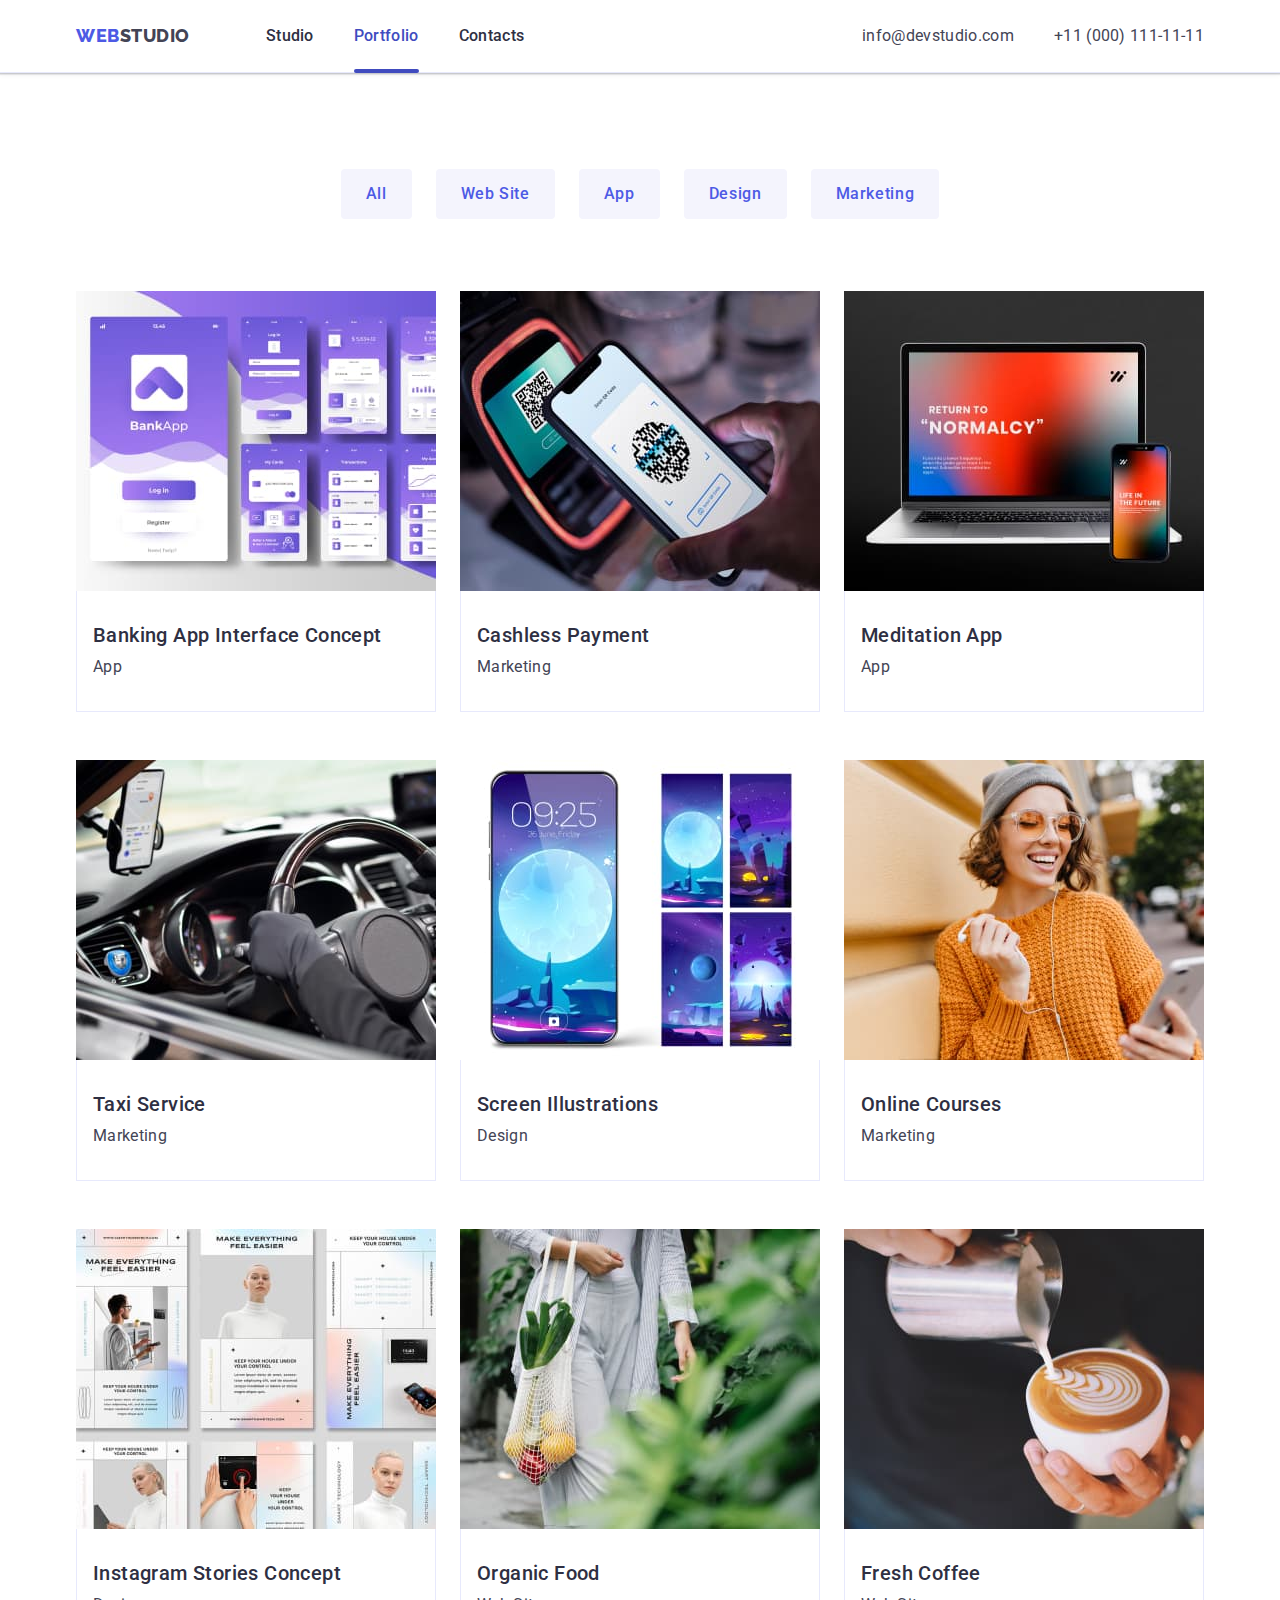
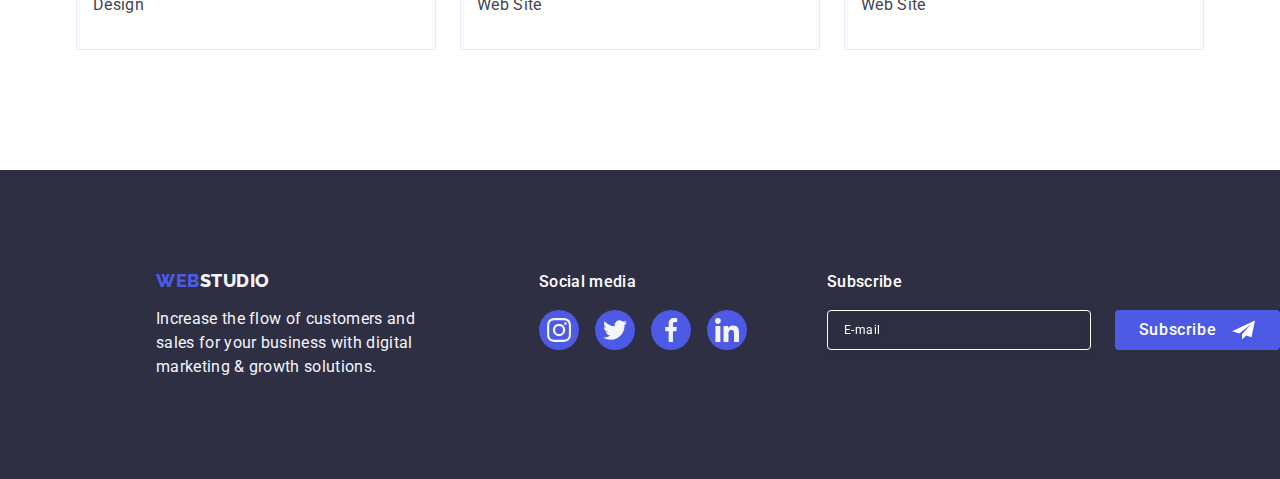
==== commit d00d2c73: "rewrite" ====
--- a/portfolio.html
+++ b/portfolio.html
@@ -21,10 +21,10 @@
   <!-- BODY -->
   <body>
     <!-- HEADER -->
-    <!-- <header class="header">
-      <div class="container header-container"> -->
+    <header class="header">
+      <div class="container header-container">
     <!-- HEADER NAVIGATION -->
-    <!-- <nav class="nav header-nav">
+    <nav class="nav header-nav">
           <a class="link logo-link" href="./index.html"
             >Web<span class="logo-header">Studio</span>
           </a>
@@ -41,9 +41,9 @@
               <a href="" class="nav-link">Contacts</a>
             </li>
           </ul>
-        </nav> -->
+        </nav>
     <!-- ADDRESS -->
-    <!-- <address class="address">
+    <address class="address">
           <ul class="address-list">
             <li class="address-item">
               <a class="contact mail-contact" href="mailto:info@devstudio.com"
@@ -58,13 +58,13 @@
           </ul>
         </address>
       </div>
-    </header> -->
+    </header>
     <!-- MAIN PORTFOLIO -->
     <main>
-      <!-- <section class="section portfolio-section">
-        <div class="container"> -->
+      <section class="section portfolio-section">
+        <div class="container">
       <!-- BUTTONS PORTFOLIO -->
-      <!-- <h1 class="visually-hidden">Filter</h1>
+      <h1 class="visually-hidden">Filter</h1>
           <ul class="list list-button">
             <li class="item-button">
               <button class="filter-button" type="button">All</button>
@@ -81,10 +81,10 @@
             <li class="item-button">
               <button class="filter-button" type="button">Marketing</button>
             </li>
-          </ul> -->
+          </ul>
       <!-- PORTFOLIO -->
 
-      <!-- <ul class="list list-portfolio">
+      <ul class="list list-portfolio">
             <li class="item item-portfolio">
               <a href="#" class="link portfolio-link">
                 <div class="thumb-portfolio-img">
@@ -305,13 +305,13 @@
           </ul>
         </div>
       </section>
-    </main> -->
+    </main>
       <!-- FOOTER -->
-      <!-- <footer class="footer">
+      <footer class="footer">
       <div class="footer-container">
-        <div class="footer-logo-container"> -->
+        <div class="footer-logo-container">
       <!-- LOGO FOOTER -->
-      <!-- <a class="logo-link footer-link" href="./index.html"
+      <a class="logo-link footer-link" href="./index.html"
             >Web<span class="logo-footer">Studio</span></a
           >
           <p class="footer-text">
@@ -375,9 +375,9 @@
               </a>
             </li>
           </ul>
-        </div> -->
+        </div>
       <!-- ``````FOOTER-FORM`````` -->
-      <!-- <div class="footer-form">
+      <div class="footer-form">
           <p class="footer-form-txt">Subscribe</p>
           <form class="footer-form-subscribe">
             <label class="footer-foorm-label">
@@ -399,7 +399,7 @@
       </div>
     </footer>
   </body>
-</html> -->
+</html>
     </main>
   </body>
 </html>
--- a/css/styles.css
+++ b/css/styles.css
@@ -103,8 +103,8 @@
 }
 
 .container {
-  padding-left: 16px;
-  padding-right: 16px;
+  padding-left: 15px;
+  padding-right: 15px;
 
   margin-left: auto;
   margin-right: auto;
@@ -288,7 +288,7 @@
 
 /* `````MOB MENU`````` */
 
-@media only screen and (max-width: 767px) {
+/* @media only screen and (max-width: 767px) {
   .mob-menu-open {
     padding: 0;
     display: block;
@@ -298,14 +298,14 @@
     background-color: transparent;
     line-height: 0;
   }
-}
+} */
 /* !!!!!!!!!!!!!!!!!!!!!!!!!!!!!!HOVER TURN ON */
 /* .mob-menu-open:hover,
   .mob-menu-open:focus {
     display: none;
   } */
 
-.mob-menu {
+/* .mob-menu {
   position: fixed;
   width: 100vw;
   height: 100vh;
@@ -314,16 +314,16 @@
   top: 0;
   left: 0;
   background-color: #fff;
-}
-
-.mob-menu-container {
+} */
+
+/* .mob-menu-container {
   position: relative;
   padding-left: 40px;
   padding-top: 80px;
   padding-bottom: 40px;
-}
-
-.mob-menu-close {
+} */
+
+/* .mob-menu-close {
   display: flex;
   position: absolute;
   padding: 0;
@@ -341,9 +341,9 @@
   border-radius: 50%;
   transition: background-color 250ms cubic-bezier(0.4, 0, 0.2, 1),
     border 250ms cubic-bezier(0.4, 0, 0.2, 1);
-}
-
-.menu-list {
+} */
+
+/* .menu-list {
   margin-bottom: 26.4vh;
 }
 
@@ -361,9 +361,9 @@
 .menu-address-list {
   display: flex;
   flex-direction: column-reverse;
-}
-
-.menu-contact {
+} */
+
+/* .menu-contact {
   color: #434455;
   font-size: 20px;
   font-family: var(--primary-font);
@@ -374,9 +374,9 @@
 
 .menu-tel-item {
   margin-bottom: 40px;
-}
-
-.menu-tel {
+} */
+
+/* .menu-tel {
   color: #4d5ae5;
   font-family: var(--primary-font);
   text-transform: capitalize;
@@ -384,19 +384,19 @@
   font-weight: 700;
   line-height: 1.11;
   letter-spacing: 0.02em;
-}
-
-.menu-socials {
-  display: flex;
-  /* justify-content: center; */
+} */
+
+/* justify-content: center; */
+/* .menu-socials {
+  display: flex;
   gap: 56px;
 }
 
 .menu-socials-item {
   transition: background-color 250ms cubic-bezier(0.4, 0, 0.2, 1);
-}
-
-.menu-socials-links {
+} */
+
+/* .menu-socials-links {
   margin-top: 48px;
   display: flex;
   justify-content: center;
@@ -417,12 +417,12 @@
 
 .menu-socials-icons {
   fill: #f4f4fd;
-}
+} */
 
 /* ,,,,,header,,,,, */
 
 /* `````HERO````` */
-/* .hero-section {
+.hero-section {
   margin: 0 auto;
   padding: 188px 0;
 
@@ -470,13 +470,13 @@
   letter-spacing: 0.04em;
   color: #ffffff;
   transition: background-color 250ms cubic-bezier(0.4, 0, 0.2, 1);
-} */
+}
 
 /* ,,,,,hero,,,,, */
 
 /* `````GOALS`````*/
 
-/* .goals-section {
+.goals-section {
   padding: 120px 0;
 }
 
@@ -511,12 +511,12 @@
 }
 .goals-descriprions {
   margin-bottom: 8px;
-} */
+}
 
 /* ,,,,,goals,,,, */
 
 /* `````OPPORTUNITIES`````` */
-/* .opportunities-section {
+.opportunities-section {
   display: none;
 }
 
@@ -549,12 +549,12 @@
 
 .opportunitie-image {
   border: 0.5px #e7e9fc solid;
-} */
+}
 
 /* ,,,,,opportunities,,,,,*/
 
 /* `````TEAM````` */
-/* .team-section {
+.team-section {
   padding: 120px 0;
   background-color: #f4f4fd;
 }
@@ -620,13 +620,13 @@
 
 .socials-icons {
   fill: #f4f4fd;
-} */
+}
 
 /* ,,,,,team,,,,, */
 
 /* `````CUSTOMERS````` */
 
-/* .customers-section {
+.customers-section {
   padding: 120px 0;
 }
 
@@ -672,18 +672,18 @@
 
 .customers-icon {
   fill: currentColor;
-} */
+}
 /* ,,,,,customers,,,,, */
 
 /* `````PORTFOLIO````` */
 
-/* .portfolio-section {
+.portfolio-section {
   padding-top: 96px;
   padding-bottom: 120px;
-} */
+}
 
 /* `````BUTTONS PORTFOLIO````` */
-/* .list-button {
+.list-button {
   display: flex;
   justify-content: center;
   gap: 24px;
@@ -747,7 +747,6 @@
 }
 
 .portfolio-inform {
-
   padding: 32px 16px;
   border: 1px solid #e7e9fc;
   border-top: none;
@@ -782,10 +781,10 @@
 .portfolio-link:hover .overlay-portfolio-txt,
 .portfolio-link:focus .overlay-portfolio-txt {
   transform: translateY(0);
-} */
+}
 
 /* `````FOOTER````` */
-/* .footer {
+.footer {
   padding: 100px 0;
 
   background-color: var(--footer-bg-color);
@@ -866,10 +865,10 @@
 
 .footer-sm-icons {
   fill: #f4f4fd;
-} */
+}
 
 /* `````FOOTER-FORM````` */
-/* .footer-form {
+.footer-form {
   display: flex;
   flex-direction: column;
 }
@@ -934,11 +933,11 @@
   height: 24px;
   margin-left: 16px;
   fill: rgba(255, 255, 255, 1);
-} */
+}
 
 /* `````BACKDROP-MODAL``````` */
 
-/* .backdrop {
+.backdrop {
   width: 100%;
   height: 100%;
   position: fixed;
@@ -1005,10 +1004,11 @@
 
 .close-icon {
   transition: fill 250ms cubic-bezier(0.4, 0, 0.2, 1);
-} */
+}
+
 /* `````BACKDROP-MODAL-FORM`````` */
 
-/* .modal-form-title {
+.modal-form-title {
   margin-bottom: 16px;
   font-weight: 500;
   font-size: 16px;
@@ -1106,7 +1106,6 @@
   fill: transparent;
 }
 
-
 .input-checkbox:checked + .modal-checkbox span {
   background-color: #404bbf;
   fill: #f4f4fd;
@@ -1155,4 +1154,4 @@
 .modal-form-btn:focus {
   background-color: #4d5ae5;
   box-shadow: 0px 4px 4px rgba(0, 0, 0, 0.15);
-} */
+}
